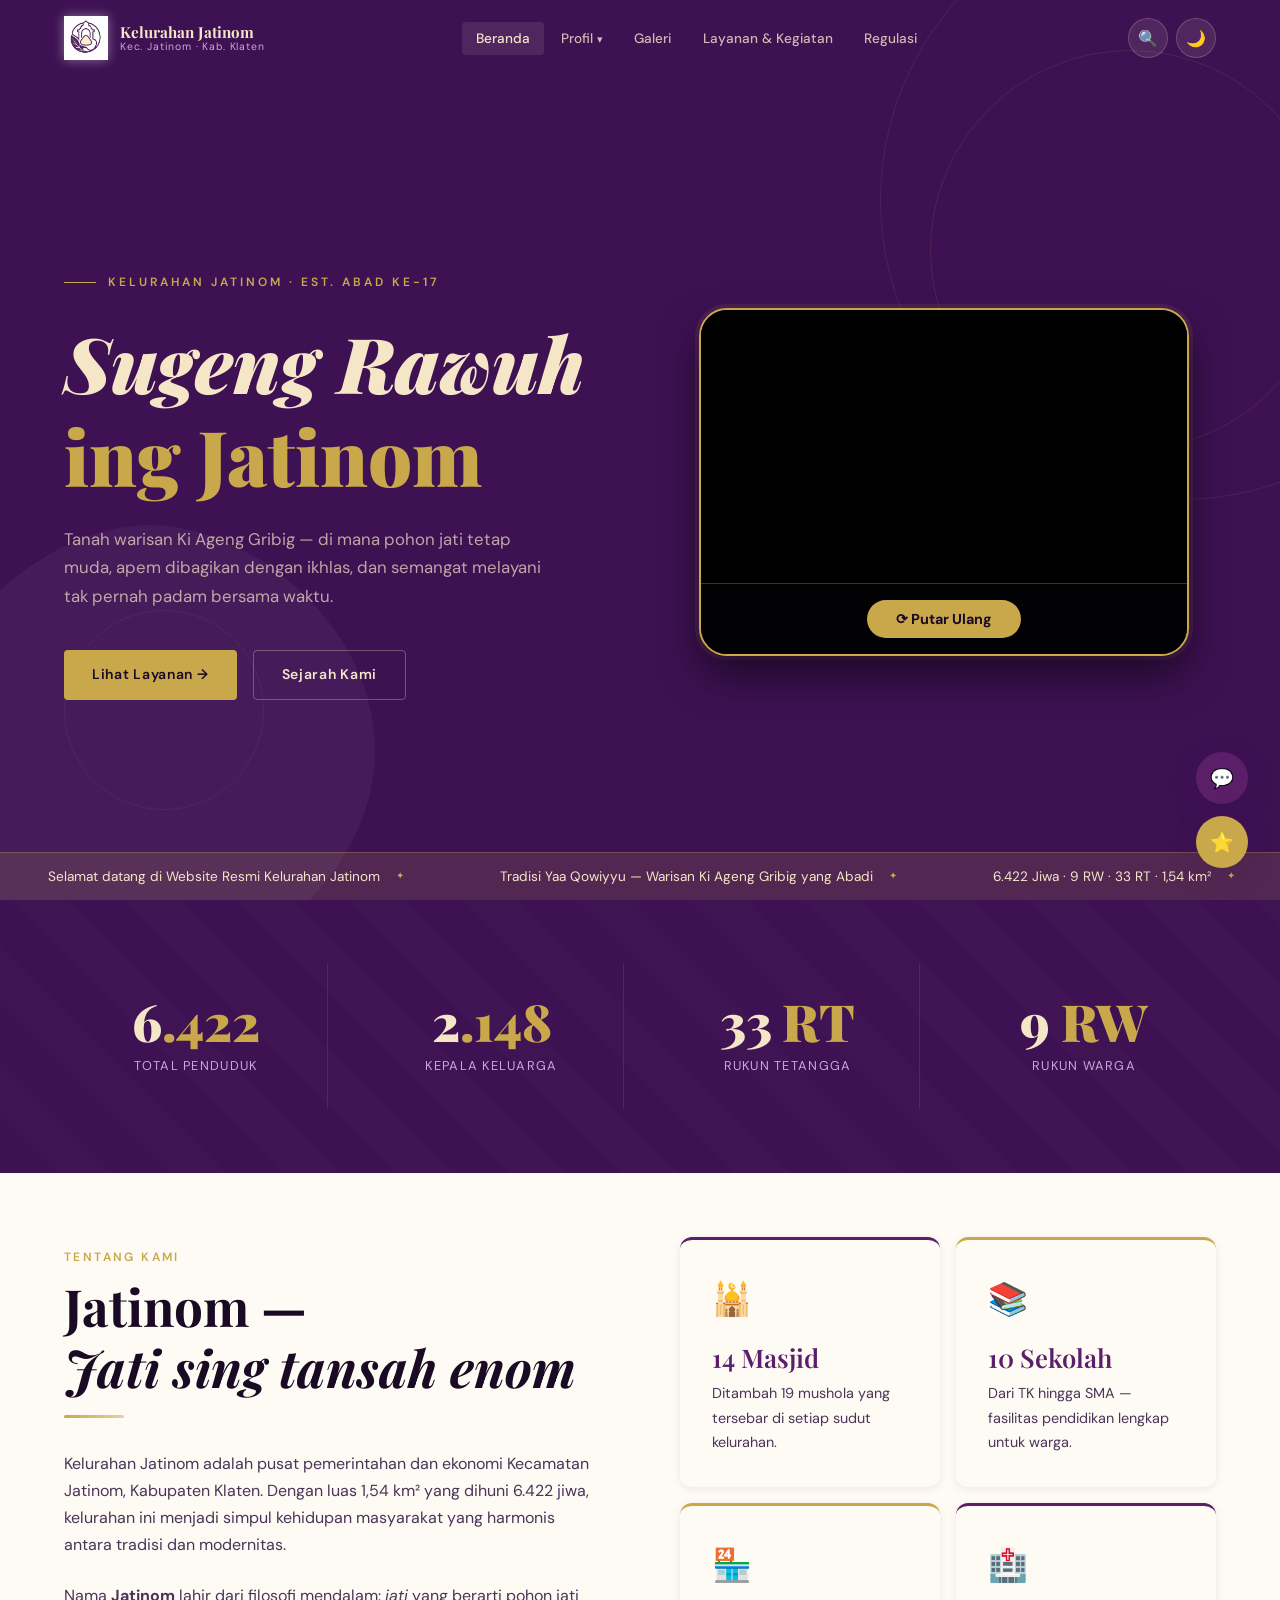
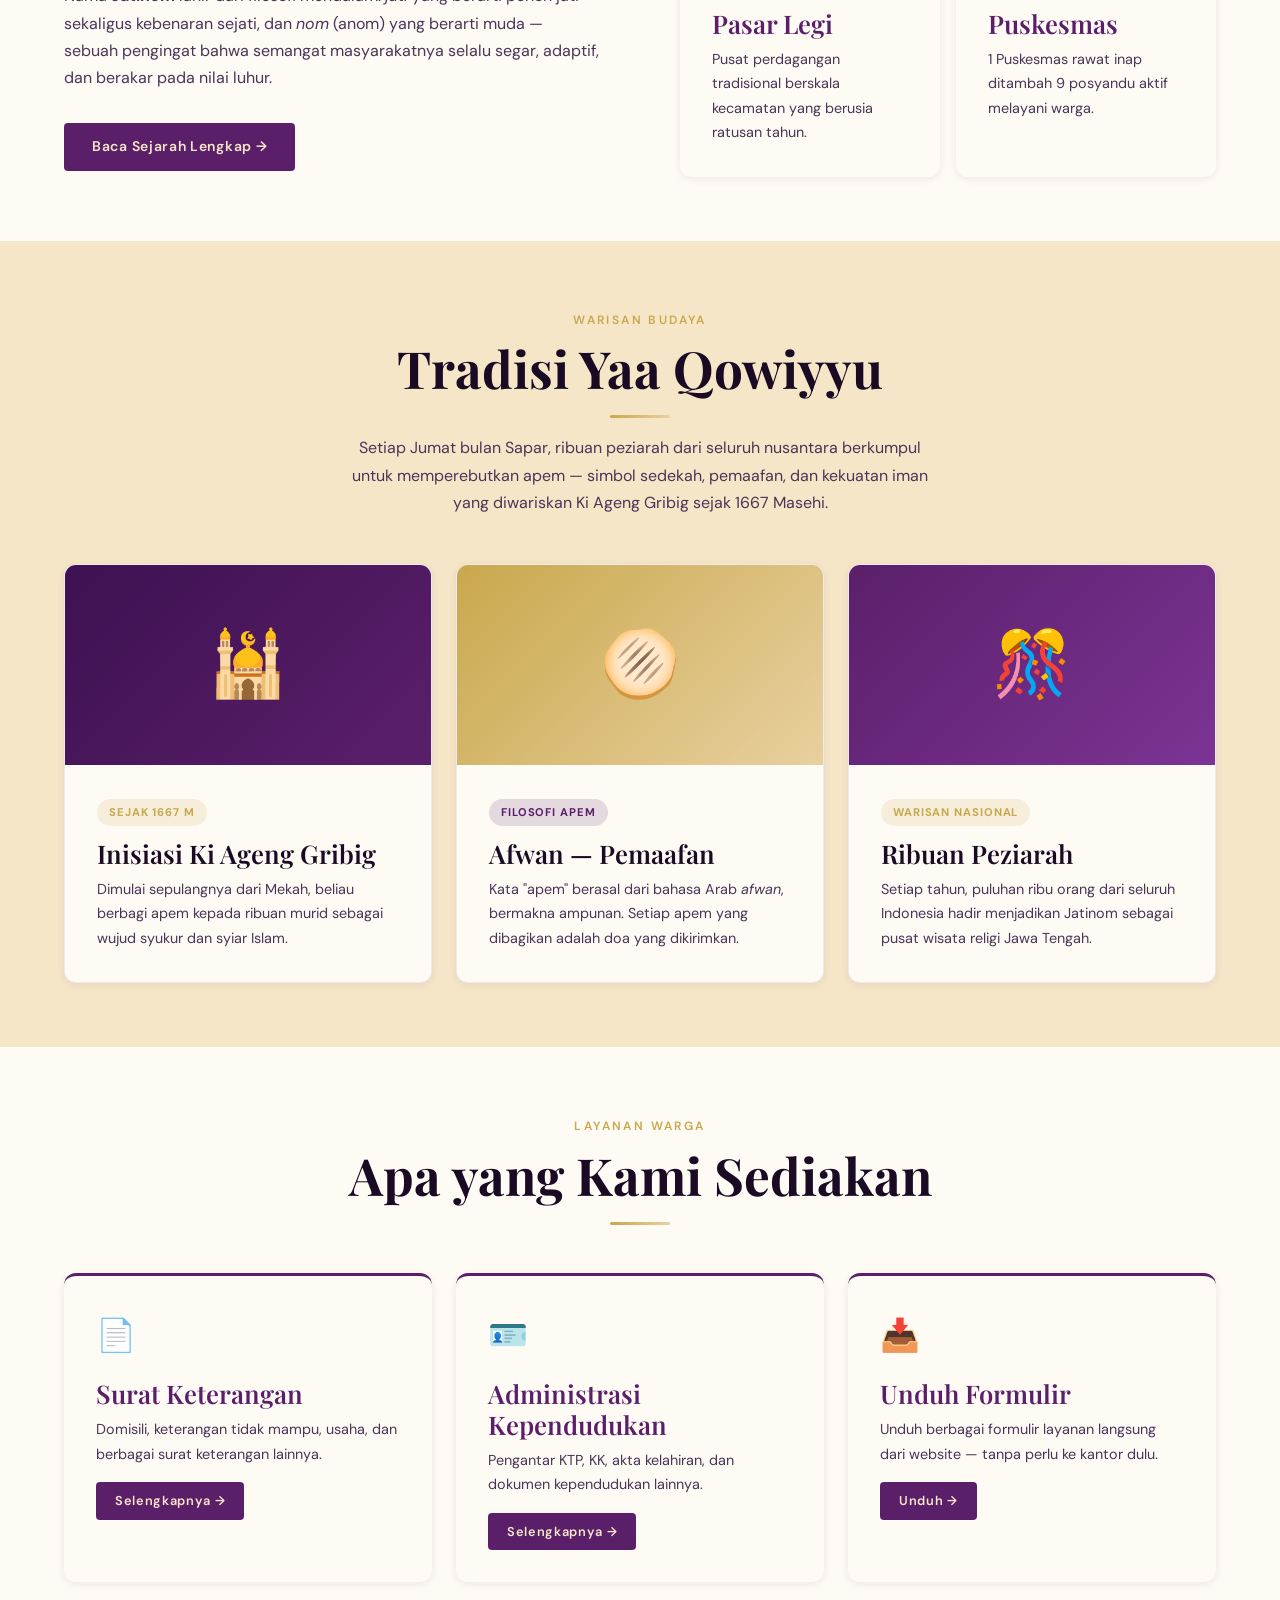
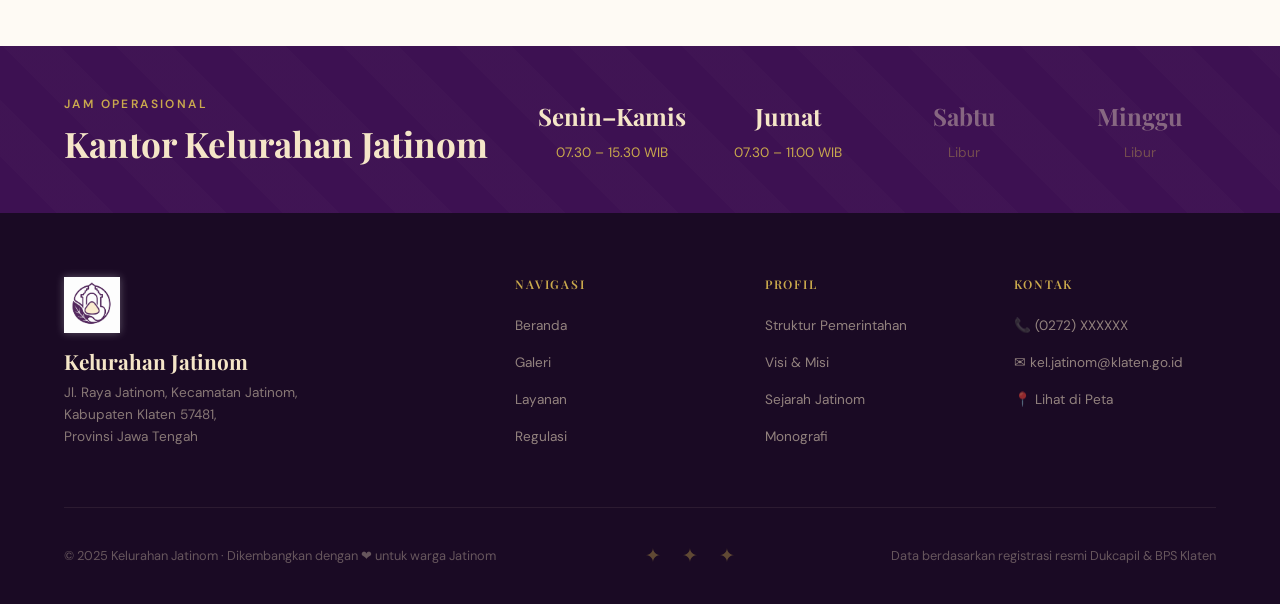
==== index.html @ f286c507 "Add files via upload" ====
<!DOCTYPE html>
<html lang="id" data-theme="light">
<head>
  <meta charset="UTF-8" />
  <meta name="viewport" content="width=device-width, initial-scale=1.0" />
  <meta name="description" content="Website Resmi Kelurahan Jatinom, Kecamatan Jatinom, Kabupaten Klaten — Melayani dengan Ikhlas, Membangun dengan Amanah." />
  <title>Kelurahan Jatinom — Jatinom, Klaten</title>
  <link rel="stylesheet" href="style.css" />
  <link rel="icon" type="image/png" href="asset/img/logo vektor.final.png" />
</head>
<body>

<!-- ═══════════════════════════════════════════════
     PROGRESS BAR
═══════════════════════════════════════════════ -->
<div id="progress-bar"></div>

<!-- ═══════════════════════════════════════════════
     NAVIGASI
═══════════════════════════════════════════════ -->
<nav id="navbar">
  <div class="container">
    <div class="nav-inner">

      <!-- Brand -->
      <a href="index.html" class="nav-brand">
        <img src="asset/img/logo vektor.final.png" alt="Logo Kelurahan Jatinom" />
        <div class="nav-brand-teks">
          <span class="nama">Kelurahan Jatinom</span>
          <span class="sub">Kec. Jatinom · Kab. Klaten</span>
        </div>
      </a>

      <!-- Menu -->
      <ul class="nav-menu" id="nav-menu">
        <li><a href="index.html" class="aktif">Beranda</a></li>
        <li class="nav-dropdown">
          <a href="#">Profil</a>
          <ul class="dropdown-menu">
            <li><a href="./html/profile/struktur-pemerintahan.html">Struktur Pemerintahan</a></li>
            <li><a href="./html/profile/tugas-fungsi.html">Tugas & Fungsi</a></li>
            <li><a href="./html/profile/visi-misi.html">Visi & Misi</a></li>
            <li><a href="./html/profile/monografi-kependudukan.html">Monografi Kependudukan</a></li>
            <li><a href="./html/profile/sejarah-jatinom.html">Sejarah Jatinom</a></li>
          </ul>
        </li>
        <li><a href="./html/galeri.html">Galeri</a></li>
        <li><a href="./html/layanan-kegiatan.html">Layanan & Kegiatan</a></li>
        <li><a href="./html/regulasi.html">Regulasi</a></li>
      </ul>

      <!-- Actions -->
      <div class="nav-actions">
        <button id="btn-cari" title="Cari">🔍</button>
        <button id="btn-tema" title="Ganti Tema">🌙</button>
        <button id="btn-hamburger" aria-label="Menu">
          <span></span><span></span><span></span>
        </button>
      </div>

    </div>
  </div>
</nav>

<!-- ═══════════════════════════════════════════════
     SEARCH OVERLAY
═══════════════════════════════════════════════ -->
<div id="search-overlay">
  <button id="btn-tutup-search">✕</button>
  <div class="search-box">
    <input type="text" id="input-cari" placeholder="Cari informasi di Kelurahan Jatinom..." autocomplete="off" />
    <p class="search-hint">Tekan <kbd>ESC</kbd> untuk menutup · Tekan <kbd>Enter</kbd> untuk mencari</p>
  </div>
</div>

<!-- ═══════════════════════════════════════════════
     HERO
═══════════════════════════════════════════════ -->
<header class="hero">

  <!-- Video latar -->
  <video class="hero-video" autoplay muted loop playsinline>
    <source src="asset/video/ssstik.io_1780461759440.mp4" type="video/mp4" />
  </video>

  <!-- Ornamen -->
  <div class="hero-ornamen">
    <div class="ornamen-lingkaran"></div>
    <div class="ornamen-lingkaran"></div>
    <div class="ornamen-lingkaran"></div>
    <!-- Ornamen SVG daun jati -->
    <svg class="ornamen-jati" style="width:500px;height:500px;bottom:-100px;left:-100px;" viewBox="0 0 200 200" fill="none" xmlns="http://www.w3.org/2000/svg">
      <path d="M100 10 C60 10, 10 50, 10 100 C10 150, 60 190, 100 190 C140 190, 190 150, 190 100 C190 50, 140 10, 100 10 Z M100 30 C75 50, 50 75, 50 100 C50 125, 75 150, 100 170 C125 150, 150 125, 150 100 C150 75, 125 50, 100 30 Z" fill="white"/>
      <line x1="100" y1="30" x2="100" y2="170" stroke="white" stroke-width="2"/>
      <line x1="70" y1="70" x2="100" y2="90" stroke="white" stroke-width="1.5"/>
      <line x1="130" y1="70" x2="100" y2="90" stroke="white" stroke-width="1.5"/>
      <line x1="65" y1="100" x2="100" y2="115" stroke="white" stroke-width="1.5"/>
      <line x1="135" y1="100" x2="100" y2="115" stroke="white" stroke-width="1.5"/>
      <line x1="75" y1="130" x2="100" y2="140" stroke="white" stroke-width="1.5"/>
      <line x1="125" y1="130" x2="100" y2="140" stroke="white" stroke-width="1.5"/>
    </svg>
  </div>

  <div class="container">
    <div class="hero-konten">

      <!-- Teks -->
      <div class="hero-teks">
        <div class="label-atas">Kelurahan Jatinom · Est. Abad ke-17</div>
        <h1>
          Sugeng Rawuh
          <span>ing Jatinom</span>
        </h1>
        <p class="deskripsi">
          Tanah warisan Ki Ageng Gribig — di mana pohon jati tetap muda,
          apem dibagikan dengan ikhlas, dan semangat melayani tak pernah
          padam bersama waktu.
        </p>
        <div class="hero-actions">
          <a href="layanan.html" class="btn btn-primer">Lihat Layanan →</a>
          <a href="profile/sejarah-jatinom.html" class="btn btn-sekunder">Sejarah Kami</a>
        </div>
      </div>

<section class="sambutan-sistem" id="sambutanSistem">
  <div class="container">
    <div class="sambutan-sistem-wrapper">
      <div class="sambutan-sistem-frame">
        <video id="videoAnimasiSambutan" class="sambutan-sistem-video" playsinline>
          <source src="asset/video/animation/AnimasiHome (1).mp4" type="video/mp4" />
        </video>
        <div class="sambutan-sistem-controls">
          <button id="replayAnimasiSambutan" class="sambutan-sistem-replay">
            ⟳ Putar Ulang
          </button>
        </div>
      </div>
    </div>
  </div>
</section>
    </div>
  </div>

  <!-- Teks berjalan -->
  <div class="ticker-wrapper">
    <div class="ticker-inner">
      <span class="ticker-item">Selamat datang di Website Resmi Kelurahan Jatinom</span>
      <span class="ticker-item">Tradisi Yaa Qowiyyu — Warisan Ki Ageng Gribig yang Abadi</span>
      <span class="ticker-item">6.422 Jiwa · 9 RW · 33 RT · 1,54 km²</span>
      <span class="ticker-item">Melayani dengan Ikhlas, Membangun dengan Amanah</span>
      <span class="ticker-item">Pasar Legi Jatinom — Jantung Ekonomi Kecamatan</span>
      <span class="ticker-item">Selamat datang di Website Resmi Kelurahan Jatinom</span>
      <span class="ticker-item">Tradisi Yaa Qowiyyu — Warisan Ki Ageng Gribig yang Abadi</span>
      <span class="ticker-item">6.422 Jiwa · 9 RW · 33 RT · 1,54 km²</span>
      <span class="ticker-item">Melayani dengan Ikhlas, Membangun dengan Amanah</span>
      <span class="ticker-item">Pasar Legi Jatinom — Jantung Ekonomi Kecamatan</span>
    </div>
  </div>

</header>

<!-- ═══════════════════════════════════════════════
     STATISTIK
═══════════════════════════════════════════════ -->
<section class="stat-band">
  <div class="container">
    <div class="stat-grid">
      <div class="stat-item fade-masuk">
        <div class="stat-angka">6<span>.422</span></div>
        <div class="stat-label">Total Penduduk</div>
      </div>
      <div class="stat-item fade-masuk delay-1">
        <div class="stat-angka">2<span>.148</span></div>
        <div class="stat-label">Kepala Keluarga</div>
      </div>
      <div class="stat-item fade-masuk delay-2">
        <div class="stat-angka">33<span> RT</span></div>
        <div class="stat-label">Rukun Tetangga</div>
      </div>
      <div class="stat-item fade-masuk delay-3">
        <div class="stat-angka">9<span> RW</span></div>
        <div class="stat-label">Rukun Warga</div>
      </div>
    </div>
  </div>
</section>

<!-- ═══════════════════════════════════════════════
     TENTANG JATINOM
═══════════════════════════════════════════════ -->
<section class="section">
  <div class="container">
    <div style="display:grid;grid-template-columns:1fr 1fr;gap:5rem;align-items:center;">

      <!-- Kiri — Teks -->
      <div class="fade-masuk">
        <div class="section-header" style="text-align:left;">
          <span class="label">Tentang Kami</span>
          <h2>Jatinom —<br/><em>Jati sing tansah enom</em></h2>
          <div class="divider-emas" style="margin-left:0;"></div>
        </div>
        <p style="margin-bottom:1.5rem;">
          Kelurahan Jatinom adalah pusat pemerintahan dan ekonomi Kecamatan Jatinom,
          Kabupaten Klaten. Dengan luas 1,54 km² yang dihuni 6.422 jiwa, kelurahan ini
          menjadi simpul kehidupan masyarakat yang harmonis antara tradisi dan modernitas.
        </p>
        <p style="margin-bottom:2rem;">
          Nama <strong>Jatinom</strong> lahir dari filosofi mendalam: <em>jati</em> yang berarti pohon jati
          sekaligus kebenaran sejati, dan <em>nom</em> (anom) yang berarti muda — sebuah
          pengingat bahwa semangat masyarakatnya selalu segar, adaptif, dan berakar pada nilai luhur.
        </p>
        <a href="profile/sejarah-jatinom.html" class="btn btn-ungu">Baca Sejarah Lengkap →</a>
      </div>

      <!-- Kanan — Info cards -->
      <div class="fade-masuk delay-2">
        <div style="display:grid;grid-template-columns:1fr 1fr;gap:1rem;">
          <div class="info-kartu">
            <div class="ikon">🕌</div>
            <h4>14 Masjid</h4>
            <p>Ditambah 19 mushola yang tersebar di setiap sudut kelurahan.</p>
          </div>
          <div class="info-kartu" style="border-top-color:var(--emas);">
            <div class="ikon">📚</div>
            <h4>10 Sekolah</h4>
            <p>Dari TK hingga SMA — fasilitas pendidikan lengkap untuk warga.</p>
          </div>
          <div class="info-kartu" style="border-top-color:var(--emas);">
            <div class="ikon">🏪</div>
            <h4>Pasar Legi</h4>
            <p>Pusat perdagangan tradisional berskala kecamatan yang berusia ratusan tahun.</p>
          </div>
          <div class="info-kartu">
            <div class="ikon">🏥</div>
            <h4>Puskesmas</h4>
            <p>1 Puskesmas rawat inap ditambah 9 posyandu aktif melayani warga.</p>
          </div>
        </div>
      </div>

    </div>
  </div>
</section>

<!-- ═══════════════════════════════════════════════
     YAA QOWIYYU — TRADISI KEBANGGAAN
═══════════════════════════════════════════════ -->
<section class="section bg-alt">
  <div class="container">
    <div class="section-header fade-masuk">
      <span class="label">Warisan Budaya</span>
      <h2>Tradisi Yaa Qowiyyu</h2>
      <div class="divider-emas"></div>
      <p style="max-width:600px;margin:1rem auto 0;">
        Setiap Jumat bulan Sapar, ribuan peziarah dari seluruh nusantara berkumpul
        untuk memperebutkan apem — simbol sedekah, pemaafan, dan kekuatan iman
        yang diwariskan Ki Ageng Gribig sejak 1667 Masehi.
      </p>
    </div>

    <div style="display:grid;grid-template-columns:repeat(3,1fr);gap:1.5rem;margin-top:3rem;">
      <article class="kartu fade-masuk delay-1">
        <div style="height:200px;background:linear-gradient(135deg,var(--ungu-tua),var(--ungu));display:flex;align-items:center;justify-content:center;font-size:4rem;">🕌</div>
        <div class="kartu-isi">
          <span class="badge badge-emas" style="margin-bottom:0.75rem;">Sejak 1667 M</span>
          <h4>Inisiasi Ki Ageng Gribig</h4>
          <p style="margin-top:0.5rem;font-size:0.9rem;">Dimulai sepulangnya dari Mekah, beliau berbagi apem kepada ribuan murid sebagai wujud syukur dan syiar Islam.</p>
        </div>
      </article>

      <article class="kartu fade-masuk delay-2">
        <div style="height:200px;background:linear-gradient(135deg,var(--emas),var(--krem-tua));display:flex;align-items:center;justify-content:center;font-size:4rem;">🫓</div>
        <div class="kartu-isi">
          <span class="badge badge-ungu" style="margin-bottom:0.75rem;">Filosofi Apem</span>
          <h4>Afwan — Pemaafan</h4>
          <p style="margin-top:0.5rem;font-size:0.9rem;">Kata "apem" berasal dari bahasa Arab <em>afwan</em>, bermakna ampunan. Setiap apem yang dibagikan adalah doa yang dikirimkan.</p>
        </div>
      </article>

      <article class="kartu fade-masuk delay-3">
        <div style="height:200px;background:linear-gradient(135deg,var(--ungu),var(--ungu-muda));display:flex;align-items:center;justify-content:center;font-size:4rem;">🎊</div>
        <div class="kartu-isi">
          <span class="badge badge-emas" style="margin-bottom:0.75rem;">Warisan Nasional</span>
          <h4>Ribuan Peziarah</h4>
          <p style="margin-top:0.5rem;font-size:0.9rem;">Setiap tahun, puluhan ribu orang dari seluruh Indonesia hadir menjadikan Jatinom sebagai pusat wisata religi Jawa Tengah.</p>
        </div>
      </article>
    </div>
  </div>
</section>

<!-- ═══════════════════════════════════════════════
     LAYANAN CEPAT
═══════════════════════════════════════════════ -->
<section class="section">
  <div class="container">
    <div class="section-header fade-masuk">
      <span class="label">Layanan Warga</span>
      <h2>Apa yang Kami Sediakan</h2>
      <div class="divider-emas"></div>
    </div>

    <div class="info-grid" style="margin-top:3rem;">
      <div class="info-kartu fade-masuk delay-1">
        <div class="ikon">📄</div>
        <h4>Surat Keterangan</h4>
        <p>Domisili, keterangan tidak mampu, usaha, dan berbagai surat keterangan lainnya.</p>
        <a href="layanan.html" class="btn btn-ungu" style="margin-top:1rem;font-size:0.8rem;padding:0.5rem 1.2rem;">Selengkapnya →</a>
      </div>
      <div class="info-kartu fade-masuk delay-2">
        <div class="ikon">🪪</div>
        <h4>Administrasi Kependudukan</h4>
        <p>Pengantar KTP, KK, akta kelahiran, dan dokumen kependudukan lainnya.</p>
        <a href="layanan.html" class="btn btn-ungu" style="margin-top:1rem;font-size:0.8rem;padding:0.5rem 1.2rem;">Selengkapnya →</a>
      </div>
      <div class="info-kartu fade-masuk delay-3">
        <div class="ikon">📥</div>
        <h4>Unduh Formulir</h4>
        <p>Unduh berbagai formulir layanan langsung dari website — tanpa perlu ke kantor dulu.</p>
        <a href="layanan.html" class="btn btn-ungu" style="margin-top:1rem;font-size:0.8rem;padding:0.5rem 1.2rem;">Unduh →</a>
      </div>
    </div>
  </div>
</section>

<!-- ═══════════════════════════════════════════════
     JAM LAYANAN
═══════════════════════════════════════════════ -->
<section class="stat-band" style="padding:3rem 0;">
  <div class="container">
    <div style="display:grid;grid-template-columns:auto 1fr;gap:3rem;align-items:center;">
      <div>
        <p style="color:var(--emas);font-size:0.75rem;font-weight:600;letter-spacing:0.2em;text-transform:uppercase;margin-bottom:0.5rem;">Jam Operasional</p>
        <h3 style="color:var(--krem);font-family:var(--font-display);">Kantor Kelurahan Jatinom</h3>
      </div>
      <div style="display:grid;grid-template-columns:repeat(4,1fr);gap:1.5rem;">
        <div style="text-align:center;">
          <div style="font-family:var(--font-display);font-size:1.5rem;font-weight:700;color:var(--krem);">Senin–Kamis</div>
          <div style="color:var(--emas);font-size:0.85rem;margin-top:0.25rem;">07.30 – 15.30 WIB</div>
        </div>
        <div style="text-align:center;">
          <div style="font-family:var(--font-display);font-size:1.5rem;font-weight:700;color:var(--krem);">Jumat</div>
          <div style="color:var(--emas);font-size:0.85rem;margin-top:0.25rem;">07.30 – 11.00 WIB</div>
        </div>
        <div style="text-align:center;">
          <div style="font-family:var(--font-display);font-size:1.5rem;font-weight:700;color:rgba(245,230,200,0.4);">Sabtu</div>
          <div style="color:rgba(201,168,76,0.4);font-size:0.85rem;margin-top:0.25rem;">Libur</div>
        </div>
        <div style="text-align:center;">
          <div style="font-family:var(--font-display);font-size:1.5rem;font-weight:700;color:rgba(245,230,200,0.4);">Minggu</div>
          <div style="color:rgba(201,168,76,0.4);font-size:0.85rem;margin-top:0.25rem;">Libur</div>
        </div>
      </div>
    </div>
  </div>
</section>

<!-- ═══════════════════════════════════════════════
     FOOTER
═══════════════════════════════════════════════ -->
<footer>
  <div class="container">
    <div class="footer-grid">

      <!-- Brand -->
      <div class="footer-brand">
        <img src="../asset/img/logo vektor.final.png" alt="Logo Jatinom" />
        <h3>Kelurahan Jatinom</h3>
        <p>Jl. Raya Jatinom, Kecamatan Jatinom,<br/>Kabupaten Klaten 57481,<br/>Provinsi Jawa Tengah</p>
      </div>

      <!-- Navigasi -->
      <div class="footer-kolom">
        <h5>Navigasi</h5>
        <ul>
          <li><a href="index.html">Beranda</a></li>
          <li><a href="galeri.html">Galeri</a></li>
          <li><a href="layanan.html">Layanan</a></li>
          <li><a href="regulasi.html">Regulasi</a></li>
        </ul>
      </div>

      <!-- Profil -->
      <div class="footer-kolom">
        <h5>Profil</h5>
        <ul>
          <li><a href="profile/struktur-pemerintahan.html">Struktur Pemerintahan</a></li>
          <li><a href="profile/visi-misi.html">Visi & Misi</a></li>
          <li><a href="profile/sejarah-jatinom.html">Sejarah Jatinom</a></li>
          <li><a href="profile/monografi-kependudukan.html">Monografi</a></li>
        </ul>
      </div>

      <!-- Kontak -->
      <div class="footer-kolom">
        <h5>Kontak</h5>
        <ul>
          <li><a href="#">📞 (0272) XXXXXX</a></li>
          <li><a href="#">✉ kel.jatinom@klaten.go.id</a></li>
          <li><a href="#">📍 Lihat di Peta</a></li>
        </ul>
      </div>

    </div>

    <div class="footer-bawah">
      <p>© 2025 Kelurahan Jatinom · Dikembangkan dengan ❤ untuk warga Jatinom</p>
      <div class="ornamen">✦ ✦ ✦</div>
      <p>Data berdasarkan registrasi resmi Dukcapil & BPS Klaten</p>
    </div>
  </div>
</footer>

<!-- ═══════════════════════════════════════════════
     FLOATING ACTION BUTTONS
═══════════════════════════════════════════════ -->
<div class="fab-group">
  <button class="fab" id="btn-aduan" style="background:var(--ungu);color:var(--krem);" title="Aduan & Keluhan">
    💬
    <span class="fab-tooltip">Aduan & Keluhan</span>
  </button>
  <button class="fab" id="btn-penilaian" style="background:var(--emas);color:var(--hitam);" title="Nilai Website Ini">
    ⭐
    <span class="fab-tooltip">Nilai Website Ini</span>
  </button>
</div>

<!-- Back to Top -->
<button id="back-top" title="Kembali ke atas">↑</button>

<!-- ═══════════════════════════════════════════════
     MODAL ADUAN
═══════════════════════════════════════════════ -->
<div class="modal-overlay" id="modal-aduan">
  <div class="modal-konten">
    <button class="modal-tutup" data-tutup="modal-aduan">✕</button>
    <h3 style="margin-bottom:0.5rem;">Aduan & Keluhan</h3>
    <p style="margin-bottom:2rem;font-size:0.9rem;">Sampaikan masukan, keluhan, atau laporan Anda kepada pihak kelurahan.</p>

    <div class="form-grup">
      <label>Nama Lengkap</label>
      <input type="text" placeholder="Masukkan nama Anda" />
    </div>
    <div class="form-grup">
      <label>Nomor Telepon</label>
      <input type="tel" placeholder="08xx xxxx xxxx" />
    </div>
    <div class="form-grup">
      <label>Jenis Aduan</label>
      <select>
        <option>Pilih jenis aduan...</option>
        <option>Pelayanan Administrasi</option>
        <option>Infrastruktur & Fasilitas</option>
        <option>Kebersihan Lingkungan</option>
        <option>Keamanan & Ketertiban</option>
        <option>Lainnya</option>
      </select>
    </div>
    <div class="form-grup">
      <label>Isi Aduan</label>
      <textarea placeholder="Tuliskan aduan atau keluhan Anda secara jelas..."></textarea>
    </div>
    <button class="btn btn-primer" style="width:100%;justify-content:center;">Kirim Aduan</button>
  </div>
</div>
<div class="modal-overlay" id="modal-penilaian">
  <div class="modal-konten" style="text-align:center;max-width:450px;">
    <button class="modal-tutup" data-tutup="modal-penilaian">✕</button>
    <div style="font-size:3rem;margin-bottom:1rem;">⭐</div>
    <h3 style="margin-bottom:0.5rem;">Bagaimana Website Ini?</h3>
    <p style="margin-bottom:2rem;font-size:0.9rem;">Penilaian Anda membantu kami untuk terus berkembang melayani warga Jatinom.</p>

    <div class="rating-bintang" id="rating-bintang" style="justify-content:center;margin-bottom:1.5rem;">
      <span class="bintang" data-nilai="1">★</span>
      <span class="bintang" data-nilai="2">★</span>
      <span class="bintang" data-nilai="3">★</span>
      <span class="bintang" data-nilai="4">★</span>
      <span class="bintang" data-nilai="5">★</span>
    </div>

    <div class="form-grup" style="text-align:left;">
      <label>Komentar (opsional)</label>
      <textarea placeholder="Ada yang ingin Anda sampaikan?" style="min-height:80px;"></textarea>
    </div>
    <button class="btn btn-primer" style="width:100%;justify-content:center;">Kirim Penilaian</button>
  </div>
</div>

<script src="script.js"></script>
</body>
</html>
---- style.css ----
@import url('https://fonts.googleapis.com/css2?family=Playfair+Display:ital,wght@0,400;0,700;0,900;1,400;1,700&family=DM+Sans:wght@300;400;500;600&family=Noto+Serif+Javanese&display=swap');

:root {
  /* Palet Utama */
  --ungu-tua:    #3D1152;
  --ungu:        #5B1F6A;
  --ungu-muda:   #7B3494;
  --ungu-pucat:  #C8A8D8;
  --krem:        #F5E6C8;
  --krem-tua:    #E8D0A0;
  --krem-muda:   #FDF6EC;
  --emas:        #C9A84C;
  --emas-muda:   #E8C96A;
  --putih:       #FEFAF4;
  --hitam:       #1A0A24;

  /* Teks */
  --teks-utama:  #1A0A24;
  --teks-kedua:  #4A3558;
  --teks-muted:  #7B6A8A;

  /* Latar */
  --bg-utama:    #FEFAF4;
  --bg-kedua:    #F5E6C8;
  --bg-gelap:    #3D1152;

  /* Tipografi */
  --font-display: 'Playfair Display', Georgia, serif;
  --font-body:    'DM Sans', sans-serif;

  /* Spacing */
  --space-xs:  0.5rem;
  --space-sm:  1rem;
  --space-md:  2rem;
  --space-lg:  4rem;
  --space-xl:  8rem;

  /* Border Radius */
  --radius-sm: 4px;
  --radius-md: 12px;
  --radius-lg: 24px;

  /* Shadow */
  --shadow-sm: 0 2px 8px rgba(61,17,82,0.08);
  --shadow-md: 0 8px 32px rgba(61,17,82,0.15);
  --shadow-lg: 0 24px 64px rgba(61,17,82,0.2);

  /* Transisi */
  --trans-fast: 0.2s ease;
  --trans-med:  0.4s cubic-bezier(0.25,0.46,0.45,0.94);
  --trans-slow: 0.8s cubic-bezier(0.25,0.46,0.45,0.94);
}

/* ── DARK MODE ──────────────────────────────────────────── */
[data-theme="dark"] {
  --teks-utama:  #F5E6C8;
  --teks-kedua:  #C8A8D8;
  --teks-muted:  #9A7AAA;
  --bg-utama:    #1A0A24;
  --bg-kedua:    #2A1038;
  --bg-gelap:    #0D0515;
  --putih:       #2A1038;
  --krem-muda:   #2A1038;
  --krem:        #E8C96A;
  --shadow-sm: 0 2px 8px rgba(0,0,0,0.3);
  --shadow-md: 0 8px 32px rgba(0,0,0,0.4);
  --shadow-lg: 0 24px 64px rgba(0,0,0,0.5);
}

/* Dark mode — Body & elemen dasar */
[data-theme="dark"] body {
  background-color: #1A0A24;
  color: #F5E6C8;
}

[data-theme="dark"] h1,
[data-theme="dark"] h2,
[data-theme="dark"] h3,
[data-theme="dark"] h4,
[data-theme="dark"] h5,
[data-theme="dark"] h6 {
  color: #F5E6C8;
}

[data-theme="dark"] p {
  color: #C8A8D8;
}

/* Dark mode — Section backgrounds */
[data-theme="dark"] .section {
  background-color: #1A0A24;
}

[data-theme="dark"] section[style*="background:var(--bg-kedua)"],
[data-theme="dark"] section[style*="background: var(--bg-kedua)"] {
  background-color: #2A1038 !important;
}

/* Dark mode — Info kartu */
[data-theme="dark"] .info-kartu {
  background: #2A1038;
  border-color: rgba(245,230,200,0.08);
}

[data-theme="dark"] .info-kartu h4 {
  color: #C8A8D8;
}

[data-theme="dark"] .info-kartu p {
  color: #9A7AAA;
}

/* Dark mode — Kartu umum */
[data-theme="dark"] .kartu {
  background: #2A1038;
  border-color: rgba(245,230,200,0.06);
}

[data-theme="dark"] .kartu .kartu-isi h4 {
  color: #F5E6C8;
}

[data-theme="dark"] .kartu .kartu-isi p {
  color: #9A7AAA;
}

/* Dark mode — Jam layanan band */
[data-theme="dark"] .stat-band {
  background: #0D0515;
}

/* Dark mode — Timeline */
[data-theme="dark"] .timeline-konten {
  background: #2A1038;
  border-color: rgba(245,230,200,0.06);
}

[data-theme="dark"] .timeline-dot {
  border-color: #1A0A24;
}

/* Dark mode — Tabel */
[data-theme="dark"] table tbody tr {
  border-bottom-color: rgba(245,230,200,0.06);
}

/* Dark mode — Chart wrapper */
[data-theme="dark"] .chart-wrapper {
  background: #2A1038;
}

/* Dark mode — Modal */
[data-theme="dark"] .modal-konten {
  background: #2A1038;
  color: #F5E6C8;
}

[data-theme="dark"] .modal-konten h3 {
  color: #F5E6C8;
}

[data-theme="dark"] .modal-konten p {
  color: #C8A8D8;
}

[data-theme="dark"] .modal-konten label {
  color: #C8A8D8;
}

/* Dark mode — Form inputs */
[data-theme="dark"] .form-grup input,
[data-theme="dark"] .form-grup textarea,
[data-theme="dark"] .form-grup select {
  background: #1A0A24;
  border-color: rgba(245,230,200,0.12);
  color: #F5E6C8;
}

[data-theme="dark"] .form-grup input::placeholder,
[data-theme="dark"] .form-grup textarea::placeholder {
  color: rgba(245,230,200,0.3);
}

/* Dark mode — Dropdown nav */
[data-theme="dark"] .dropdown-menu {
  background: #0D0515;
  border-color: rgba(245,230,200,0.08);
}

/* Dark mode — Badge */
[data-theme="dark"] .badge-ungu {
  background: rgba(200,168,216,0.15);
  color: #C8A8D8;
}

/* Dark mode — Section header teks */
[data-theme="dark"] .section-header .label {
  color: var(--emas);
}

/* Dark mode — Grid tentang jatinom inline styles override */
[data-theme="dark"] strong {
  color: #E8C96A;
}

/* Dark mode — Hero teks */
[data-theme="dark"] .hero-teks .deskripsi {
  color: rgba(245,230,200,0.7);
}

/* Dark mode — Ticker */
[data-theme="dark"] .ticker-wrapper {
  background: rgba(201,168,76,0.08);
  border-color: rgba(201,168,76,0.2);
}

/* Dark mode — Footer */
[data-theme="dark"] footer {
  background: #0D0515;
}

[data-theme="dark"] .footer-brand h3 {
  color: #F5E6C8;
}

[data-theme="dark"] .footer-brand p {
  color: rgba(245,230,200,0.45);
}

/* Dark mode — Search overlay (sudah gelap, tidak perlu banyak ubah) */
[data-theme="dark"] #search-overlay {
  background: rgba(13,5,21,0.98);
}

/* Transisi halus semua elemen saat tema berubah */
*, *::before, *::after {
  transition-property: background-color, color, border-color, box-shadow;
  transition-duration: 0.3s;
  transition-timing-function: ease;
}

/* ── BG ALT (section selang-seling) ─────────────────────── */
.bg-alt {
  background-color: var(--bg-kedua);
}

[data-theme="dark"] .bg-alt {
  background-color: #2A1038;
}


*, *::before, *::after { box-sizing: border-box; margin: 0; padding: 0; }

html {
  scroll-behavior: smooth;
  font-size: 16px;
}

body {
  font-family: var(--font-body);
  background-color: var(--bg-utama);
  color: var(--teks-utama);
  line-height: 1.7;
  overflow-x: hidden;
  transition: background-color var(--trans-med), color var(--trans-med);
}

img { max-width: 100%; height: auto; display: block; }
a { color: inherit; text-decoration: none; }
ul { list-style: none; }
button { cursor: pointer; border: none; background: none; font-family: var(--font-body); }

/* ── TIPOGRAFI ──────────────────────────────────────────── */
h1, h2, h3, h4, h5, h6 {
  font-family: var(--font-display);
  line-height: 1.2;
  color: var(--teks-utama);
}

h1 { font-size: clamp(2.5rem, 6vw, 5rem); font-weight: 900; }
h2 { font-size: clamp(2rem, 4vw, 3.5rem); font-weight: 700; }
h3 { font-size: clamp(1.5rem, 3vw, 2.2rem); font-weight: 700; }
h4 { font-size: clamp(1.2rem, 2vw, 1.6rem); font-weight: 600; }
h5 { font-size: 1.1rem; font-weight: 600; }

p { font-size: 1rem; color: var(--teks-kedua); }

.teks-krem   { color: var(--krem); }
.teks-emas   { color: var(--emas); }
.teks-ungu   { color: var(--ungu); }
.teks-muted  { color: var(--teks-muted); }

/* ── LAYOUT ─────────────────────────────────────────────── */
.container {
  width: 90%;
  max-width: 1200px;
  margin: 0 auto;
}

.section {
  padding: var(--space-lg) 0;
}

.section-header {
  text-align: center;
  margin-bottom: var(--space-md);
}

.section-header .label {
  display: inline-block;
  font-family: var(--font-body);
  font-size: 0.75rem;
  font-weight: 600;
  letter-spacing: 0.2em;
  text-transform: uppercase;
  color: var(--emas);
  margin-bottom: var(--space-xs);
}

.section-header h2 {
  margin-bottom: 1rem;
}

.divider-emas {
  width: 60px;
  height: 3px;
  background: linear-gradient(90deg, var(--emas), var(--krem-tua));
  margin: 1rem auto;
  border-radius: 2px;
}

/* ── NAVIGASI ───────────────────────────────────────────── */
nav#navbar {
  position: fixed;
  top: 0;
  left: 0;
  right: 0;
  z-index: 1000;
  padding: 1rem 0;
  transition: all var(--trans-med);
}

nav#navbar.scrolled {
  background: rgba(61, 17, 82, 0.96);
  backdrop-filter: blur(20px);
  -webkit-backdrop-filter: blur(20px);
  padding: 0.6rem 0;
  box-shadow: 0 4px 30px rgba(0,0,0,0.3);
}

[data-theme="dark"] nav#navbar.scrolled {
  background: rgba(13, 5, 21, 0.96);
}

.nav-inner {
  display: flex;
  align-items: center;
  justify-content: space-between;
  gap: 2rem;
}

.nav-brand {
  display: flex;
  align-items: center;
  gap: 0.75rem;
  flex-shrink: 0;
}

.nav-brand img {
  width: 44px;
  height: 44px;
  object-fit: contain;
  filter: drop-shadow(0 0 6px rgba(255,255,255,0.4));
}

.nav-brand-teks {
  display: flex;
  flex-direction: column;
  line-height: 1.1;
}

.nav-brand-teks .nama {
  font-family: var(--font-display);
  font-size: 0.95rem;
  font-weight: 700;
  color: var(--krem);
}

.nav-brand-teks .sub {
  font-size: 0.65rem;
  font-weight: 400;
  color: var(--ungu-pucat);
  letter-spacing: 0.08em;
}

.nav-menu {
  display: flex;
  align-items: center;
  gap: 0.25rem;
}

.nav-menu a {
  font-size: 0.85rem;
  font-weight: 500;
  color: rgba(245,230,200,0.8);
  padding: 0.5rem 0.85rem;
  border-radius: var(--radius-sm);
  transition: all var(--trans-fast);
  position: relative;
}

.nav-menu a:hover,
.nav-menu a.aktif {
  color: var(--krem);
  background: rgba(245,230,200,0.1);
}

/* Dropdown */
.nav-dropdown {
  position: relative;
}

.nav-dropdown > a::after {
  content: '▾';
  margin-left: 4px;
  font-size: 0.7rem;
}

.dropdown-menu {
  display: none;
  position: absolute;
  top: calc(100% + 8px);
  left: 0;
  min-width: 220px;
  background: var(--ungu-tua);
  border: 1px solid rgba(245,230,200,0.1);
  border-radius: var(--radius-md);
  overflow: hidden;
  box-shadow: var(--shadow-lg);
  z-index: 100;
}

[data-theme="dark"] .dropdown-menu {
  background: #0D0515;
  border-color: rgba(245,230,200,0.08);
}

.dropdown-menu a {
  display: block;
  padding: 0.75rem 1.25rem;
  font-size: 0.85rem;
  color: rgba(245,230,200,0.8);
  border-bottom: 1px solid rgba(245,230,200,0.06);
  transition: all var(--trans-fast);
}

.dropdown-menu a:last-child { border-bottom: none; }

.dropdown-menu a:hover {
  background: rgba(245,230,200,0.08);
  color: var(--krem);
  padding-left: 1.75rem;
}

.nav-dropdown:hover .dropdown-menu { display: block; }

.nav-actions {
  display: flex;
  align-items: center;
  gap: 0.5rem;
}

/* Tombol Dark Mode */
#btn-tema {
  width: 40px;
  height: 40px;
  border-radius: 50%;
  background: rgba(245,230,200,0.1);
  color: var(--krem);
  font-size: 1rem;
  display: flex;
  align-items: center;
  justify-content: center;
  transition: all var(--trans-fast);
  border: 1px solid rgba(245,230,200,0.2);
}

#btn-tema:hover { background: rgba(245,230,200,0.2); }

/* Tombol Search */
#btn-cari {
  width: 40px;
  height: 40px;
  border-radius: 50%;
  background: rgba(245,230,200,0.1);
  color: var(--krem);
  font-size: 1rem;
  display: flex;
  align-items: center;
  justify-content: center;
  transition: all var(--trans-fast);
  border: 1px solid rgba(245,230,200,0.2);
}

#btn-cari:hover { background: rgba(245,230,200,0.2); }

/* Hamburger */
#btn-hamburger {
  display: none;
  flex-direction: column;
  gap: 5px;
  width: 40px;
  height: 40px;
  align-items: center;
  justify-content: center;
  border-radius: var(--radius-sm);
  background: rgba(245,230,200,0.1);
}

#btn-hamburger span {
  display: block;
  width: 22px;
  height: 2px;
  background: var(--krem);
  border-radius: 2px;
  transition: all var(--trans-fast);
}

/* ── SEARCH OVERLAY ─────────────────────────────────────── */
#search-overlay {
  position: fixed;
  inset: 0;
  background: rgba(26,10,36,0.97);
  z-index: 2000;
  display: flex;
  align-items: flex-start;
  justify-content: center;
  padding-top: 15vh;
  opacity: 0;
  pointer-events: none;
  transition: opacity var(--trans-med);
}

#search-overlay.aktif {
  opacity: 1;
  pointer-events: all;
}

.search-box {
  width: 90%;
  max-width: 700px;
}

.search-box input {
  width: 100%;
  background: transparent;
  border: none;
  border-bottom: 2px solid var(--emas);
  padding: 1rem 0;
  font-family: var(--font-display);
  font-size: clamp(1.5rem, 4vw, 2.5rem);
  color: var(--krem);
  outline: none;
  caret-color: var(--emas);
}

.search-box input::placeholder { color: rgba(245,230,200,0.3); }

.search-hint {
  margin-top: 1rem;
  font-size: 0.8rem;
  color: rgba(245,230,200,0.4);
}

#btn-tutup-search {
  position: absolute;
  top: 2rem;
  right: 2rem;
  color: var(--krem);
  font-size: 2rem;
  opacity: 0.6;
  transition: opacity var(--trans-fast);
}

#btn-tutup-search:hover { opacity: 1; }

/* ── HERO ───────────────────────────────────────────────── */
.hero {
  position: relative;
  min-height: 100vh;
  background: var(--ungu-tua);
  display: flex;
  align-items: center;
  overflow: hidden;
}

.hero-video {
  position: absolute;
  inset: 0;
  width: 100%;
  height: 100%;
  object-fit: cover;
  opacity: 0.25;
}

.hero-ornamen {
  position: absolute;
  inset: 0;
  pointer-events: none;
  overflow: hidden;
}

/* Ornamen lingkaran dekoratif */
.ornamen-lingkaran {
  position: absolute;
  border-radius: 50%;
  border: 1px solid rgba(245,230,200,0.08);
}

.ornamen-lingkaran:nth-child(1) {
  width: 600px; height: 600px;
  right: -200px; top: -100px;
}
.ornamen-lingkaran:nth-child(2) {
  width: 400px; height: 400px;
  right: -50px; top: 50px;
  border-color: rgba(201,168,76,0.12);
}
.ornamen-lingkaran:nth-child(3) {
  width: 200px; height: 200px;
  left: 5%; bottom: 10%;
  border-color: rgba(245,230,200,0.06);
}

.hero-konten {
  position: relative;
  z-index: 2;
  display: grid;
  grid-template-columns: 1fr 1fr;
  gap: 4rem;
  align-items: center;
  padding: 8rem 0 4rem;
}

.hero-teks .label-atas {
  display: inline-flex;
  align-items: center;
  gap: 0.75rem;
  font-size: 0.75rem;
  font-weight: 600;
  letter-spacing: 0.25em;
  text-transform: uppercase;
  color: var(--emas);
  margin-bottom: 1.5rem;
}

.hero-teks .label-atas::before {
  content: '';
  display: block;
  width: 32px;
  height: 1px;
  background: var(--emas);
}

.hero-teks h1 {
  color: var(--krem);
  font-style: italic;
  margin-bottom: 0.5rem;
}

.hero-teks h1 span {
  display: block;
  font-style: normal;
  color: var(--emas);
}

.hero-teks .deskripsi {
  color: rgba(245,230,200,0.7);
  font-size: 1.05rem;
  max-width: 480px;
  margin-top: 1.5rem;
  margin-bottom: 2.5rem;
}

.hero-actions {
  display: flex;
  gap: 1rem;
  flex-wrap: wrap;
}

/* Teks berjalan */
.ticker-wrapper {
  position: absolute;
  bottom: 0;
  left: 0;
  right: 0;
  background: rgba(201,168,76,0.15);
  border-top: 1px solid rgba(201,168,76,0.3);
  padding: 0.75rem 0;
  overflow: hidden;
  z-index: 3;
}

.ticker-inner {
  display: flex;
  white-space: nowrap;
  animation: ticker 30s linear infinite;
}

.ticker-item {
  font-size: 0.85rem;
  color: var(--krem);
  padding: 0 3rem;
  display: flex;
  align-items: center;
  gap: 1rem;
}

.ticker-item::after {
  content: '✦';
  color: var(--emas);
  font-size: 0.6rem;
}

@keyframes ticker {
  from { transform: translateX(0); }
  to   { transform: translateX(-50%); }
}

/* Hero kanan — video placeholder */
.hero-visual {
  position: relative;
  display: flex;
  align-items: center;
  justify-content: center;
}

.hero-frame {
  position: relative;
  width: 100%;
  max-width: 480px;
  aspect-ratio: 16/10;
  border-radius: var(--radius-lg);
  overflow: hidden;
  border: 1px solid rgba(245,230,200,0.15);
  box-shadow: var(--shadow-lg), 0 0 80px rgba(91,31,106,0.5);
}

.hero-frame video,
.hero-frame .placeholder-video {
  width: 100%;
  height: 100%;
  object-fit: cover;
}

.placeholder-video {
  background: linear-gradient(135deg, var(--ungu) 0%, var(--ungu-tua) 100%);
  display: flex;
  flex-direction: column;
  align-items: center;
  justify-content: center;
  gap: 1rem;
  color: var(--krem);
}

.placeholder-video .icon { font-size: 3rem; opacity: 0.5; }
.placeholder-video p { font-size: 0.85rem; opacity: 0.6; }

/* ── TOMBOL ─────────────────────────────────────────────── */
.btn {
  display: inline-flex;
  align-items: center;
  gap: 0.5rem;
  padding: 0.75rem 1.75rem;
  border-radius: var(--radius-sm);
  font-size: 0.875rem;
  font-weight: 600;
  letter-spacing: 0.05em;
  transition: all var(--trans-fast);
  cursor: pointer;
}

.btn-primer {
  background: var(--emas);
  color: var(--hitam);
}

.btn-primer:hover {
  background: var(--emas-muda);
  transform: translateY(-2px);
  box-shadow: 0 8px 24px rgba(201,168,76,0.4);
}

.btn-sekunder {
  background: transparent;
  color: var(--krem);
  border: 1px solid rgba(245,230,200,0.3);
}

.btn-sekunder:hover {
  background: rgba(245,230,200,0.1);
  border-color: rgba(245,230,200,0.6);
  transform: translateY(-2px);
}

.btn-ungu {
  background: var(--ungu);
  color: var(--krem);
}

.btn-ungu:hover {
  background: var(--ungu-muda);
  transform: translateY(-2px);
  box-shadow: 0 8px 24px rgba(91,31,106,0.4);
}

/* ── KARTU ──────────────────────────────────────────────── */
.kartu {
  background: var(--putih);
  border-radius: var(--radius-md);
  overflow: hidden;
  box-shadow: var(--shadow-sm);
  transition: all var(--trans-med);
  border: 1px solid rgba(91,31,106,0.08);
}

[data-theme="dark"] .kartu {
  background: var(--bg-kedua);
  border-color: rgba(245,230,200,0.06);
}

.kartu:hover {
  transform: translateY(-6px);
  box-shadow: var(--shadow-md);
}

.kartu-isi {
  padding: 2rem;
}

/* ── STATISTIK BAND ─────────────────────────────────────── */
.stat-band {
  background: var(--ungu-tua);
  padding: 4rem 0;
  position: relative;
  overflow: hidden;
}

[data-theme="dark"] .stat-band {
  background: #0D0515;
}

.stat-band::before {
  content: '';
  position: absolute;
  inset: 0;
  background: repeating-linear-gradient(
    45deg,
    transparent,
    transparent 40px,
    rgba(245,230,200,0.015) 40px,
    rgba(245,230,200,0.015) 80px
  );
}

.stat-grid {
  display: grid;
  grid-template-columns: repeat(4, 1fr);
  gap: 2rem;
  position: relative;
}

.stat-item {
  text-align: center;
  padding: 2rem 1rem;
  border-right: 1px solid rgba(245,230,200,0.1);
}

.stat-item:last-child { border-right: none; }

.stat-angka {
  font-family: var(--font-display);
  font-size: clamp(2.5rem, 4vw, 4rem);
  font-weight: 900;
  color: var(--krem);
  line-height: 1;
  margin-bottom: 0.5rem;
}

.stat-angka span { color: var(--emas); }

.stat-label {
  font-size: 0.8rem;
  color: var(--ungu-pucat);
  letter-spacing: 0.1em;
  text-transform: uppercase;
}

/* ── SECTION KILAT INFO ─────────────────────────────────── */
.info-grid {
  display: grid;
  grid-template-columns: repeat(3, 1fr);
  gap: 1.5rem;
}

.info-kartu {
  background: var(--putih);
  border-radius: var(--radius-md);
  padding: 2rem;
  border-top: 3px solid var(--ungu);
  box-shadow: var(--shadow-sm);
  transition: all var(--trans-med);
}

[data-theme="dark"] .info-kartu {
  background: var(--bg-kedua);
}

.info-kartu:hover { transform: translateY(-4px); box-shadow: var(--shadow-md); }
.info-kartu .ikon { font-size: 2rem; margin-bottom: 1rem; }
.info-kartu h4 { color: var(--ungu); margin-bottom: 0.5rem; }
.info-kartu p { font-size: 0.9rem; }

/* ── GALERI GRID ────────────────────────────────────────── */
.galeri-grid {
  display: grid;
  grid-template-columns: repeat(3, 1fr);
  gap: 1rem;
}

.galeri-item {
  position: relative;
  aspect-ratio: 4/3;
  overflow: hidden;
  border-radius: var(--radius-md);
  cursor: pointer;
}

.galeri-item img {
  width: 100%;
  height: 100%;
  object-fit: cover;
  transition: transform var(--trans-med);
}

.galeri-item:hover img { transform: scale(1.08); }

.galeri-overlay {
  position: absolute;
  inset: 0;
  background: linear-gradient(to top, rgba(61,17,82,0.9) 0%, transparent 60%);
  opacity: 0;
  transition: opacity var(--trans-med);
  display: flex;
  align-items: flex-end;
  padding: 1.5rem;
}

.galeri-item:hover .galeri-overlay { opacity: 1; }
.galeri-overlay p { color: var(--krem); font-size: 0.9rem; font-weight: 500; }

/* ── TIMELINE ───────────────────────────────────────────── */
.timeline {
  position: relative;
  padding: 2rem 0;
}

.timeline::before {
  content: '';
  position: absolute;
  left: 50%;
  top: 0;
  bottom: 0;
  width: 2px;
  background: linear-gradient(to bottom, transparent, var(--ungu), var(--emas), var(--ungu), transparent);
  transform: translateX(-50%);
}

.timeline-item {
  display: grid;
  grid-template-columns: 1fr 60px 1fr;
  gap: 0;
  margin-bottom: 3rem;
  align-items: start;
}

.timeline-item:nth-child(odd) .timeline-konten { grid-column: 1; text-align: right; }
.timeline-item:nth-child(odd) .timeline-kosong { grid-column: 3; }
.timeline-item:nth-child(even) .timeline-kosong { grid-column: 1; }
.timeline-item:nth-child(even) .timeline-konten { grid-column: 3; }

.timeline-titik {
  grid-column: 2;
  grid-row: 1;
  display: flex;
  align-items: center;
  justify-content: center;
  padding-top: 0.5rem;
}

.timeline-dot {
  width: 16px;
  height: 16px;
  border-radius: 50%;
  background: var(--emas);
  border: 3px solid var(--bg-utama);
  box-shadow: 0 0 0 2px var(--ungu);
}

.timeline-konten {
  padding: 1.5rem;
  background: var(--putih);
  border-radius: var(--radius-md);
  box-shadow: var(--shadow-sm);
  border: 1px solid rgba(91,31,106,0.08);
}

[data-theme="dark"] .timeline-konten {
  background: var(--bg-kedua);
}

.timeline-tahun {
  font-family: var(--font-display);
  font-size: 1.4rem;
  font-weight: 900;
  color: var(--ungu);
  margin-bottom: 0.5rem;
}

[data-theme="dark"] .timeline-tahun { color: var(--ungu-pucat); }

/* ── DIAGRAM / CHART WRAPPER ────────────────────────────── */
.chart-wrapper {
  background: var(--putih);
  border-radius: var(--radius-lg);
  padding: 2rem;
  box-shadow: var(--shadow-sm);
  border: 1px solid rgba(91,31,106,0.08);
}

[data-theme="dark"] .chart-wrapper {
  background: var(--bg-kedua);
}

/* ── MODAL ──────────────────────────────────────────────── */
.modal-overlay {
  position: fixed;
  inset: 0;
  background: rgba(26,10,36,0.9);
  z-index: 3000;
  display: flex;
  align-items: center;
  justify-content: center;
  padding: 2rem;
  opacity: 0;
  pointer-events: none;
  transition: opacity var(--trans-med);
}

.modal-overlay.aktif {
  opacity: 1;
  pointer-events: all;
}

.modal-konten {
  background: var(--putih);
  border-radius: var(--radius-lg);
  width: 100%;
  max-width: 600px;
  max-height: 90vh;
  overflow-y: auto;
  padding: 3rem;
  position: relative;
  transform: translateY(30px);
  transition: transform var(--trans-med);
}

[data-theme="dark"] .modal-konten { background: var(--bg-kedua); }

.modal-overlay.aktif .modal-konten { transform: translateY(0); }

.modal-tutup {
  position: absolute;
  top: 1.5rem;
  right: 1.5rem;
  font-size: 1.5rem;
  color: var(--teks-muted);
  transition: color var(--trans-fast);
}

.modal-tutup:hover { color: var(--teks-utama); }

/* ── FORM ───────────────────────────────────────────────── */
.form-grup {
  margin-bottom: 1.5rem;
}

.form-grup label {
  display: block;
  font-size: 0.85rem;
  font-weight: 600;
  color: var(--teks-kedua);
  margin-bottom: 0.5rem;
}

.form-grup input,
.form-grup textarea,
.form-grup select {
  width: 100%;
  padding: 0.75rem 1rem;
  border: 1px solid rgba(91,31,106,0.2);
  border-radius: var(--radius-sm);
  font-family: var(--font-body);
  font-size: 0.9rem;
  background: var(--bg-utama);
  color: var(--teks-utama);
  transition: border-color var(--trans-fast);
  outline: none;
}

[data-theme="dark"] .form-grup input,
[data-theme="dark"] .form-grup textarea,
[data-theme="dark"] .form-grup select {
  background: var(--bg-gelap);
  border-color: rgba(245,230,200,0.1);
}

.form-grup input:focus,
.form-grup textarea:focus {
  border-color: var(--ungu);
}

.form-grup textarea { min-height: 120px; resize: vertical; }

/* ── RATING BINTANG ─────────────────────────────────────── */
.rating-bintang {
  display: flex;
  gap: 0.25rem;
  font-size: 2rem;
  cursor: pointer;
}

.bintang {
  color: rgba(201,168,76,0.3);
  transition: color var(--trans-fast);
}

.bintang.aktif,
.bintang:hover,
.bintang:hover ~ .bintang { color: var(--emas); }

/* ── FLOATING ACTION BUTTONS ────────────────────────────── */
.fab-group {
  position: fixed;
  bottom: 2rem;
  right: 2rem;
  display: flex;
  flex-direction: column;
  gap: 0.75rem;
  z-index: 900;
}

.fab {
  width: 52px;
  height: 52px;
  border-radius: 50%;
  display: flex;
  align-items: center;
  justify-content: center;
  font-size: 1.2rem;
  box-shadow: var(--shadow-md);
  transition: all var(--trans-fast);
  position: relative;
}

.fab-utama {
  background: var(--ungu);
  color: var(--krem);
  width: 60px;
  height: 60px;
  font-size: 1.4rem;
}

.fab:hover { transform: scale(1.1); }
.fab-utama:hover { background: var(--ungu-muda); }

.fab-tooltip {
  position: absolute;
  right: calc(100% + 12px);
  top: 50%;
  transform: translateY(-50%);
  background: var(--hitam);
  color: var(--krem);
  padding: 0.4rem 0.75rem;
  border-radius: var(--radius-sm);
  font-size: 0.75rem;
  white-space: nowrap;
  opacity: 0;
  pointer-events: none;
  transition: opacity var(--trans-fast);
}

.fab:hover .fab-tooltip { opacity: 1; }

/* ── FOOTER ─────────────────────────────────────────────── */
footer {
  background: var(--hitam);
  color: rgba(245,230,200,0.7);
  padding: 4rem 0 2rem;
}

[data-theme="dark"] footer { background: #0D0515; }

.footer-grid {
  display: grid;
  grid-template-columns: 2fr 1fr 1fr 1fr;
  gap: 3rem;
  margin-bottom: 3rem;
}

.footer-brand img {
  width: 56px;
  margin-bottom: 1rem;
  filter: drop-shadow(0 0 4px rgba(255,255,255,0.3));
}

.footer-brand h3 {
  font-family: var(--font-display);
  color: var(--krem);
  font-size: 1.3rem;
  margin-bottom: 0.5rem;
}

.footer-brand p {
  color: rgba(245,230,200,0.5);
  font-size: 0.85rem;
  line-height: 1.6;
}

.footer-kolom h5 {
  color: var(--emas);
  font-size: 0.75rem;
  letter-spacing: 0.15em;
  text-transform: uppercase;
  margin-bottom: 1.25rem;
}

.footer-kolom ul li {
  margin-bottom: 0.6rem;
}

.footer-kolom ul li a {
  font-size: 0.85rem;
  color: rgba(245,230,200,0.55);
  transition: color var(--trans-fast);
}

.footer-kolom ul li a:hover { color: var(--krem); }

.footer-bawah {
  border-top: 1px solid rgba(245,230,200,0.08);
  padding-top: 2rem;
  display: flex;
  align-items: center;
  justify-content: space-between;
  flex-wrap: wrap;
  gap: 1rem;
}

.footer-bawah p {
  font-size: 0.8rem;
  color: rgba(245,230,200,0.35);
}

.footer-bawah .ornamen {
  color: var(--emas);
  font-size: 1.2rem;
  letter-spacing: 0.5rem;
  opacity: 0.4;
}

/* ── ANIMASI MASUK ──────────────────────────────────────── */
.fade-masuk {
  opacity: 0;
  transform: translateY(30px);
  transition: opacity 0.7s ease, transform 0.7s ease;
}

.fade-masuk.terlihat {
  opacity: 1;
  transform: translateY(0);
}

/* Delay kelas */
.delay-1 { transition-delay: 0.1s; }
.delay-2 { transition-delay: 0.2s; }
.delay-3 { transition-delay: 0.3s; }
.delay-4 { transition-delay: 0.4s; }
.delay-5 { transition-delay: 0.5s; }

/* ── BADGE & TAG ────────────────────────────────────────── */
.badge {
  display: inline-block;
  padding: 0.25rem 0.75rem;
  border-radius: 100px;
  font-size: 0.7rem;
  font-weight: 700;
  letter-spacing: 0.08em;
  text-transform: uppercase;
}

.badge-ungu { background: rgba(91,31,106,0.15); color: var(--ungu); }
.badge-emas  { background: rgba(201,168,76,0.15); color: var(--emas); }
.badge-krem  { background: rgba(245,230,200,0.2); color: var(--krem-tua); }

/* ── TABEL ──────────────────────────────────────────────── */
table {
  width: 100%;
  border-collapse: collapse;
}

thead tr {
  background: var(--ungu);
  color: var(--krem);
}

thead th {
  padding: 1rem 1.25rem;
  text-align: left;
  font-size: 0.8rem;
  letter-spacing: 0.1em;
  text-transform: uppercase;
  font-weight: 600;
}

tbody tr {
  border-bottom: 1px solid rgba(91,31,106,0.08);
  transition: background var(--trans-fast);
}

[data-theme="dark"] tbody tr {
  border-bottom-color: rgba(245,230,200,0.06);
}

tbody tr:hover { background: rgba(91,31,106,0.04); }
[data-theme="dark"] tbody tr:hover { background: rgba(245,230,200,0.04); }

tbody td {
  padding: 0.9rem 1.25rem;
  font-size: 0.9rem;
}

/* ── BACK TO TOP ────────────────────────────────────────── */
#back-top {
  position: fixed;
  bottom: 2rem;
  left: 2rem;
  width: 44px;
  height: 44px;
  border-radius: 50%;
  background: var(--emas);
  color: var(--hitam);
  display: flex;
  align-items: center;
  justify-content: center;
  font-size: 1rem;
  box-shadow: var(--shadow-md);
  opacity: 0;
  pointer-events: none;
  transition: all var(--trans-fast);
  z-index: 900;
}

#back-top.terlihat { opacity: 1; pointer-events: all; }
#back-top:hover { background: var(--emas-muda); transform: translateY(-3px); }

/* ── ORNAMEN DEKORATIF ──────────────────────────────────── */
.ornamen-jati {
  position: absolute;
  opacity: 0.04;
  pointer-events: none;
}

/* ── SAMBUTAN SISTEM (AUTOPLAY SEKALI, BISA REPLAY) ───────── */
.sambutan-sistem {
  padding: 3rem 0;
}

.sambutan-sistem-wrapper {
  max-width: 800px;
  margin: 0 auto;
  background: #0A0510;
  border-radius: 28px;
  overflow: hidden;
  border: 2px solid var(--emas);
  box-shadow: 0 20px 40px rgba(0, 0, 0, 0.5), 0 0 0 4px rgba(201, 168, 76, 0.1);
}


.sambutan-sistem-video {
  width: 100%;
  aspect-ratio: 16/9;
  object-fit: cover;
  display: block;
  background: #000;
}

.sambutan-sistem-controls {
  padding: 1rem;
  background: rgba(0, 0, 0, 0.8);
  display: flex;
  justify-content: center;
  border-top: 1px solid rgba(201, 168, 76, 0.3);
}

.sambutan-sistem-replay {
  background: var(--emas);
  border: none;
  padding: 0.6rem 1.8rem;
  border-radius: 40px;
  font-weight: 700;
  font-size: 0.9rem;
  cursor: pointer;
  transition: all 0.2s ease;
  color: var(--hitam);
  display: inline-flex;
  align-items: center;
  gap: 0.5rem;
}

.sambutan-sistem-replay:hover {
  background: var(--emas-muda);
  transform: scale(1.02);
  box-shadow: 0 4px 12px rgba(201, 168, 76, 0.4);
}

/* Responsive */
@media (max-width: 768px) {
  .sambutan-sistem {
    padding: 2rem 0;
  }
  .sambutan-sistem-replay {
    padding: 0.5rem 1.2rem;
    font-size: 0.8rem;
  }
}
/* ── RESPONSIVE ─────────────────────────────────────────── */
@media (max-width: 1024px) {
  .footer-grid { grid-template-columns: 1fr 1fr; }
  .stat-grid   { grid-template-columns: repeat(2, 1fr); }
  .stat-item   { border-right: none; border-bottom: 1px solid rgba(245,230,200,0.1); }
  .stat-item:nth-child(2n) { border-bottom: none; }
}

@media (max-width: 768px) {
  :root { --space-lg: 3rem; }

  .hero-konten {
    grid-template-columns: 1fr;
    padding-top: 7rem;
  }

  .hero-visual { display: none; }

  .nav-menu { display: none; }
  #btn-hamburger { display: flex; }

  .nav-menu.aktif {
    display: flex;
    flex-direction: column;
    position: fixed;
    top: 0;
    left: 0;
    right: 0;
    bottom: 0;
    background: var(--ungu-tua);
    z-index: 999;
    align-items: center;
    justify-content: center;
    gap: 1rem;
  }

  .nav-menu.aktif a { font-size: 1.2rem; }
  .nav-dropdown > a::after { display: none; }
  .dropdown-menu { display: block; position: static; background: transparent; box-shadow: none; border: none; }
  .dropdown-menu a { text-align: center; color: rgba(245,230,200,0.6); }

  .info-grid    { grid-template-columns: 1fr; }
  .galeri-grid  { grid-template-columns: repeat(2, 1fr); }
  .footer-grid  { grid-template-columns: 1fr; }

  .timeline::before { left: 24px; }
  .timeline-item { grid-template-columns: 48px 1fr; }
  .timeline-item:nth-child(odd) .timeline-konten,
  .timeline-item:nth-child(even) .timeline-konten { grid-column: 2; text-align: left; }
  .timeline-item:nth-child(odd) .timeline-kosong,
  .timeline-item:nth-child(even) .timeline-kosong { display: none; }
  .timeline-titik { grid-column: 1; grid-row: 1; }
}

@media (max-width: 480px) {
  .galeri-grid { grid-template-columns: 1fr; }
  .stat-grid   { grid-template-columns: 1fr; }
  .fab-group   { bottom: 1rem; right: 1rem; }
}

/* ── SCROLL INDICATOR ───────────────────────────────────── */
#progress-bar {
  position: fixed;
  top: 0;
  left: 0;
  height: 3px;
  background: linear-gradient(90deg, var(--ungu), var(--emas));
  z-index: 9999;
  width: 0%;
  transition: width 0.1s;
}

/* ── HIGHLIGHT PENCARIAN ────────────────────────────────── */
mark {
  background: rgba(201,168,76,0.3);
  color: inherit;
  border-radius: 2px;
  padding: 0 2px;
}
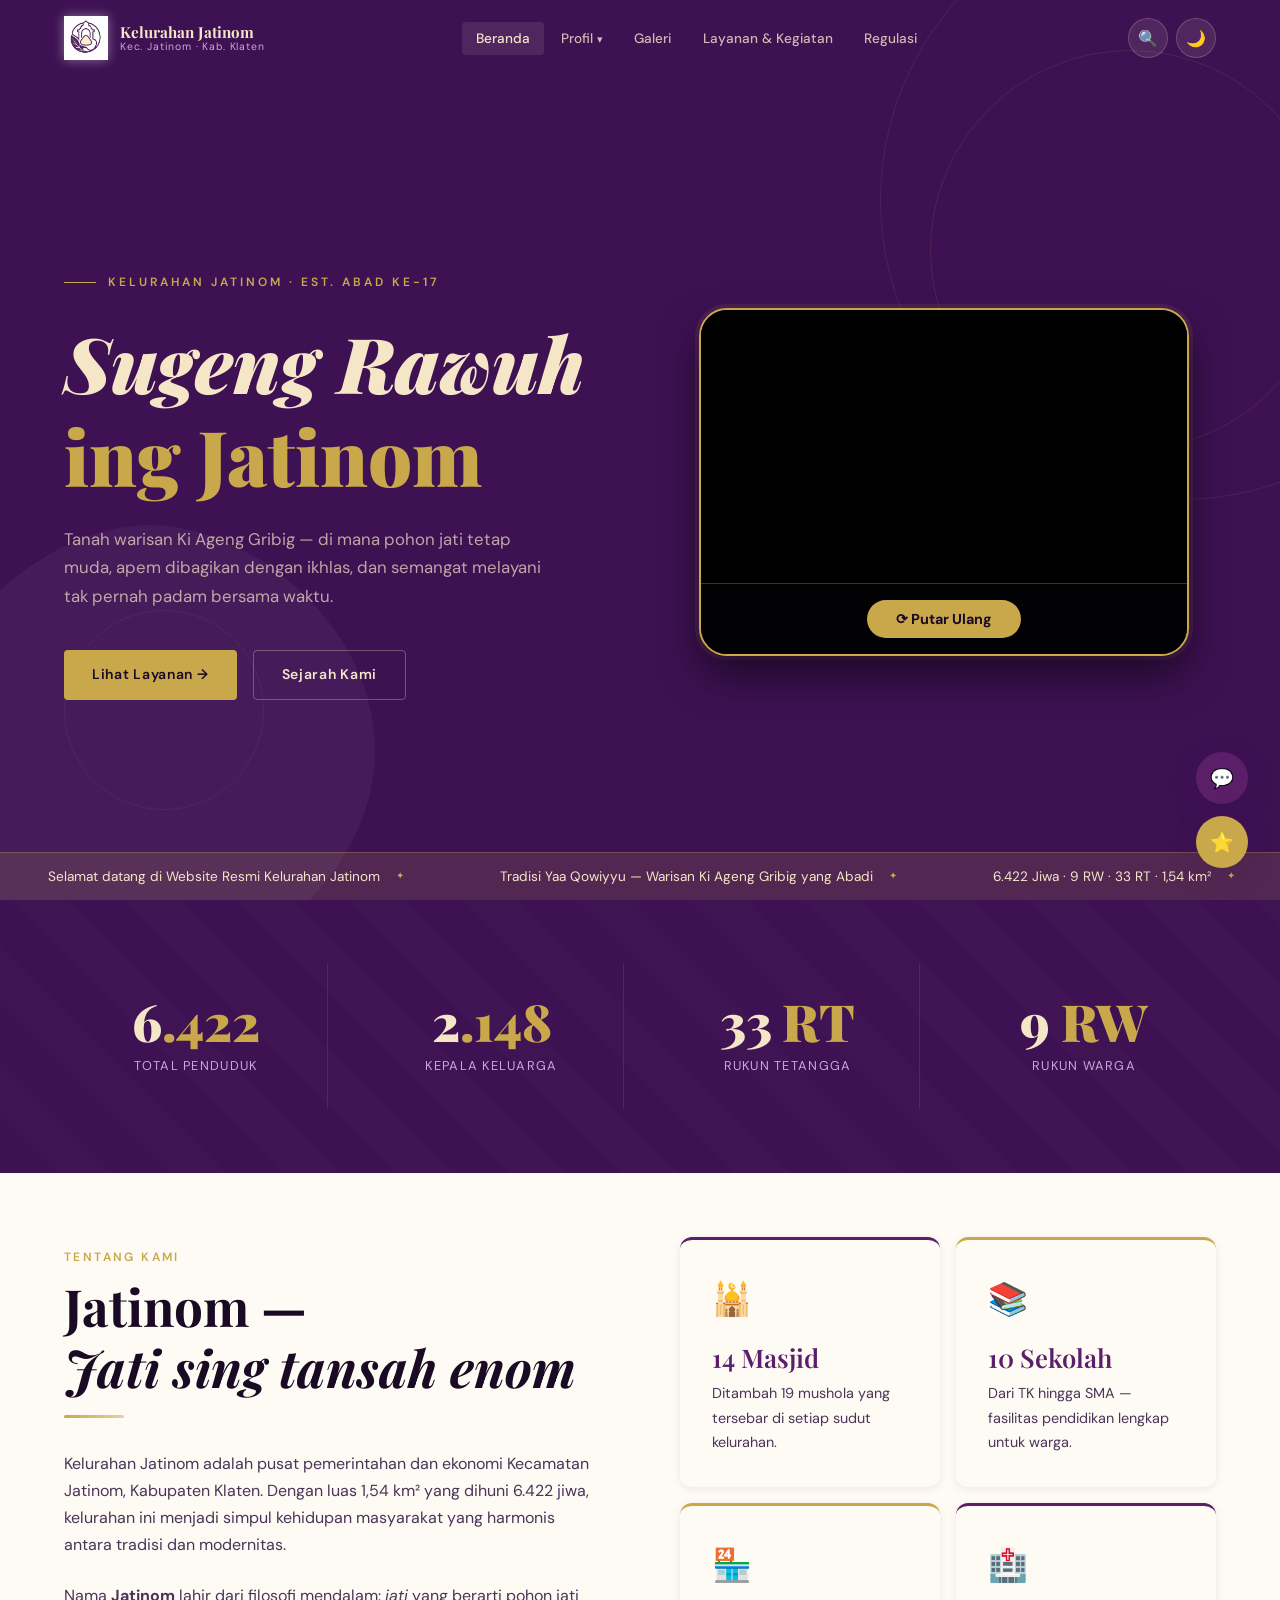
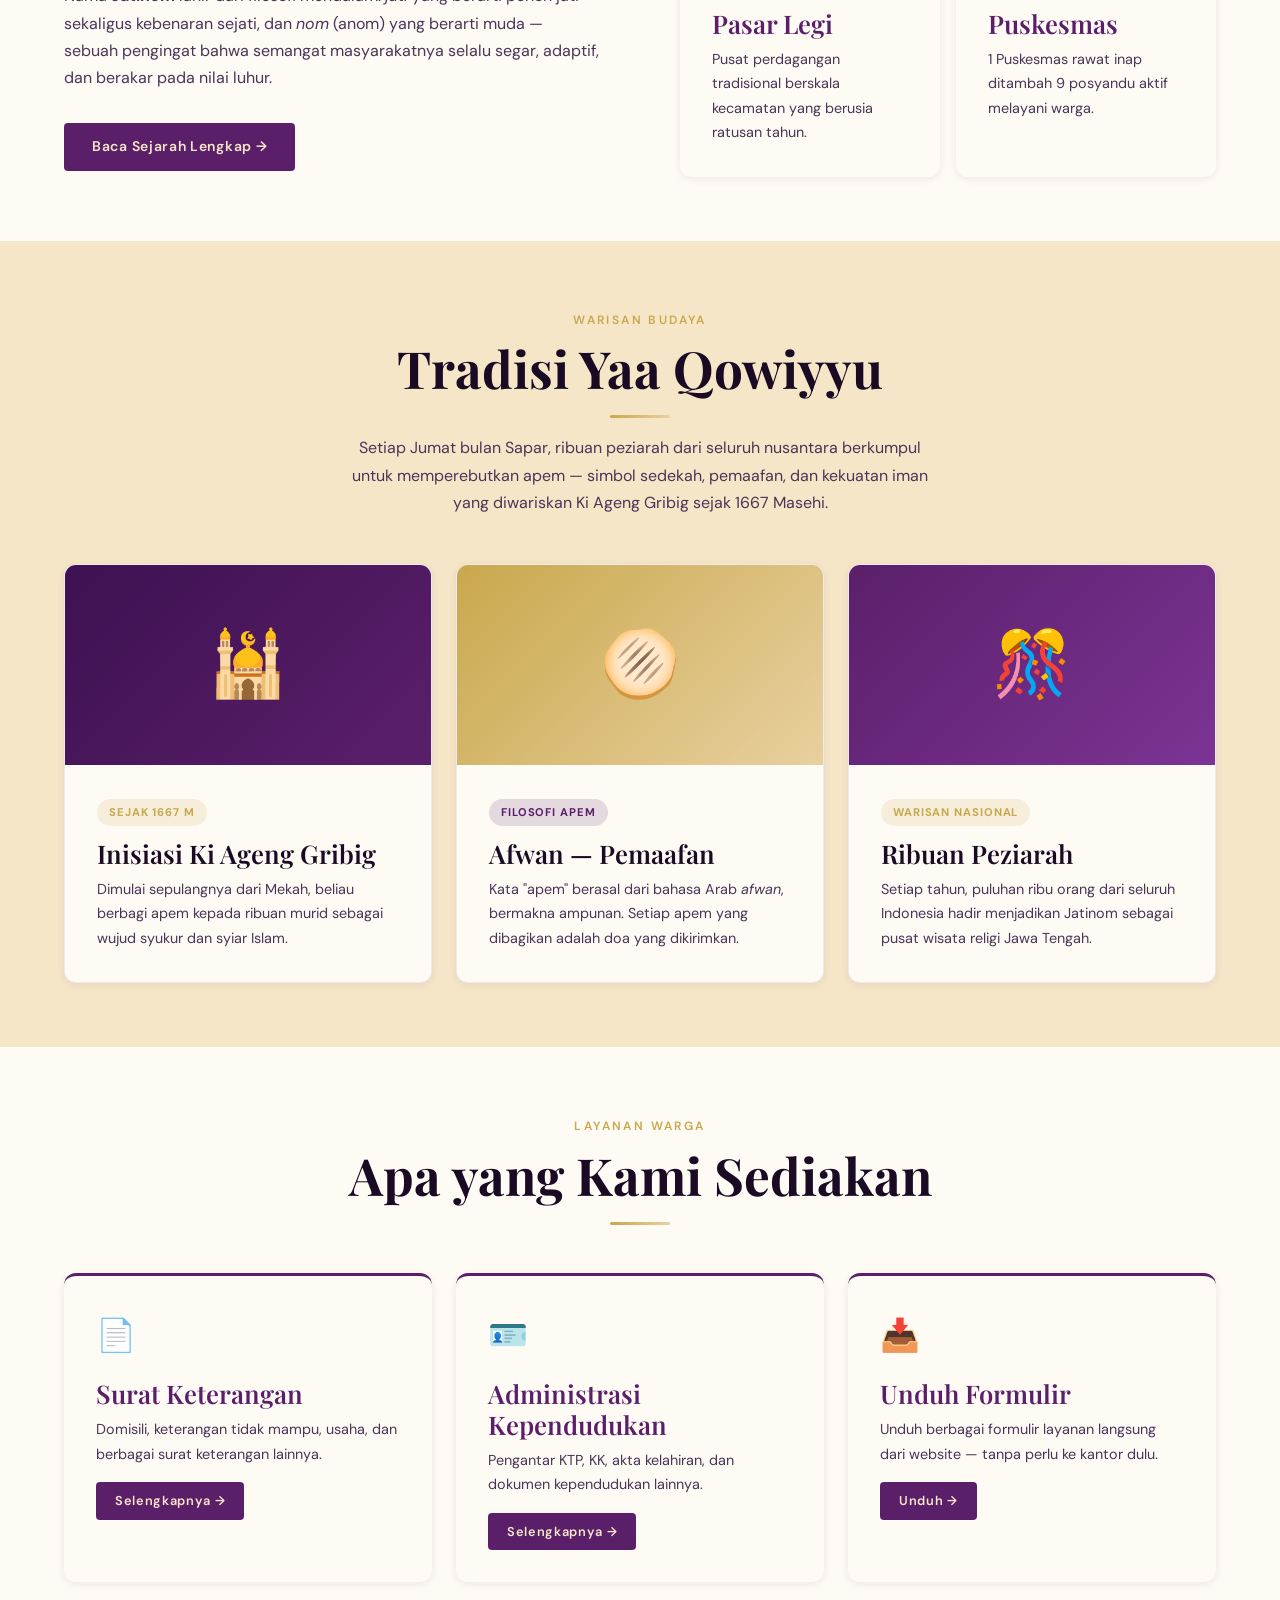
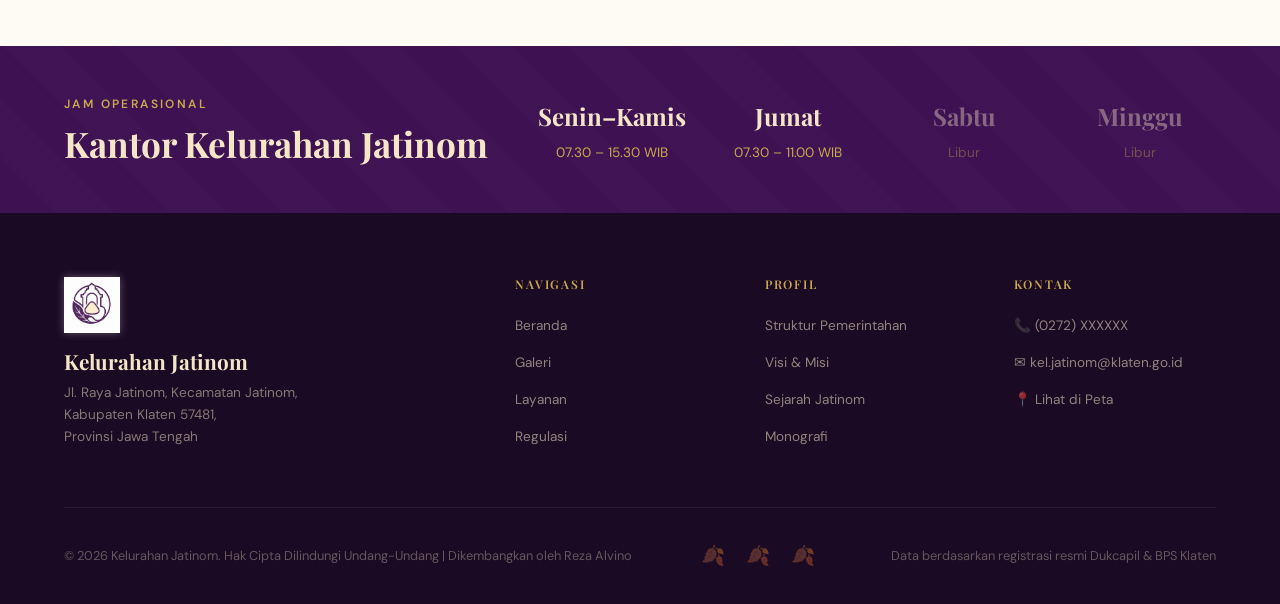
==== commit 0f81b4fb: "Update index.html" ====
--- a/index.html
+++ b/index.html
@@ -117,8 +117,8 @@
           padam bersama waktu.
         </p>
         <div class="hero-actions">
-          <a href="layanan.html" class="btn btn-primer">Lihat Layanan →</a>
-          <a href="profile/sejarah-jatinom.html" class="btn btn-sekunder">Sejarah Kami</a>
+          <a href="html/layanan.html" class="btn btn-primer">Lihat Layanan →</a>
+          <a href="./html/profile/sejarah-jatinom.html" class="btn btn-sekunder">Sejarah Kami</a>
         </div>
       </div>
 
@@ -127,7 +127,7 @@
     <div class="sambutan-sistem-wrapper">
       <div class="sambutan-sistem-frame">
         <video id="videoAnimasiSambutan" class="sambutan-sistem-video" playsinline>
-          <source src="asset/video/animation/AnimasiHome (1).mp4" type="video/mp4" />
+          <source src="asset/video/animation/Animasihome (1).mp4" type="video/mp4" />
         </video>
         <div class="sambutan-sistem-controls">
           <button id="replayAnimasiSambutan" class="sambutan-sistem-replay">
@@ -209,7 +209,7 @@
           sekaligus kebenaran sejati, dan <em>nom</em> (anom) yang berarti muda — sebuah
           pengingat bahwa semangat masyarakatnya selalu segar, adaptif, dan berakar pada nilai luhur.
         </p>
-        <a href="profile/sejarah-jatinom.html" class="btn btn-ungu">Baca Sejarah Lengkap →</a>
+        <a href="./html/profile/sejarah-jatinom.html" class="btn btn-ungu">Baca Sejarah Lengkap →</a>
       </div>
 
       <!-- Kanan — Info cards -->
@@ -305,19 +305,19 @@
         <div class="ikon">📄</div>
         <h4>Surat Keterangan</h4>
         <p>Domisili, keterangan tidak mampu, usaha, dan berbagai surat keterangan lainnya.</p>
-        <a href="layanan.html" class="btn btn-ungu" style="margin-top:1rem;font-size:0.8rem;padding:0.5rem 1.2rem;">Selengkapnya →</a>
+        <a href="html/layanan.html" class="btn btn-ungu" style="margin-top:1rem;font-size:0.8rem;padding:0.5rem 1.2rem;">Selengkapnya →</a>
       </div>
       <div class="info-kartu fade-masuk delay-2">
         <div class="ikon">🪪</div>
         <h4>Administrasi Kependudukan</h4>
         <p>Pengantar KTP, KK, akta kelahiran, dan dokumen kependudukan lainnya.</p>
-        <a href="layanan.html" class="btn btn-ungu" style="margin-top:1rem;font-size:0.8rem;padding:0.5rem 1.2rem;">Selengkapnya →</a>
+        <a href="html/layanan.html" class="btn btn-ungu" style="margin-top:1rem;font-size:0.8rem;padding:0.5rem 1.2rem;">Selengkapnya →</a>
       </div>
       <div class="info-kartu fade-masuk delay-3">
         <div class="ikon">📥</div>
         <h4>Unduh Formulir</h4>
         <p>Unduh berbagai formulir layanan langsung dari website — tanpa perlu ke kantor dulu.</p>
-        <a href="layanan.html" class="btn btn-ungu" style="margin-top:1rem;font-size:0.8rem;padding:0.5rem 1.2rem;">Unduh →</a>
+        <a href="html/layanan.html" class="btn btn-ungu" style="margin-top:1rem;font-size:0.8rem;padding:0.5rem 1.2rem;">Unduh →</a>
       </div>
     </div>
   </div>
@@ -364,7 +364,7 @@
 
       <!-- Brand -->
       <div class="footer-brand">
-        <img src="../asset/img/logo vektor.final.png" alt="Logo Jatinom" />
+        <img src="asset/img/logo vektor.final.png" alt="Logo Jatinom" />
         <h3>Kelurahan Jatinom</h3>
         <p>Jl. Raya Jatinom, Kecamatan Jatinom,<br/>Kabupaten Klaten 57481,<br/>Provinsi Jawa Tengah</p>
       </div>
@@ -374,9 +374,9 @@
         <h5>Navigasi</h5>
         <ul>
           <li><a href="index.html">Beranda</a></li>
-          <li><a href="galeri.html">Galeri</a></li>
-          <li><a href="layanan.html">Layanan</a></li>
-          <li><a href="regulasi.html">Regulasi</a></li>
+          <li><a href="html/galeri.html">Galeri</a></li>
+          <li><a href="html/layanan.html">Layanan</a></li>
+          <li><a href="html/regulasi.html">Regulasi</a></li>
         </ul>
       </div>
 
@@ -384,10 +384,10 @@
       <div class="footer-kolom">
         <h5>Profil</h5>
         <ul>
-          <li><a href="profile/struktur-pemerintahan.html">Struktur Pemerintahan</a></li>
-          <li><a href="profile/visi-misi.html">Visi & Misi</a></li>
-          <li><a href="profile/sejarah-jatinom.html">Sejarah Jatinom</a></li>
-          <li><a href="profile/monografi-kependudukan.html">Monografi</a></li>
+          <li><a href="./html/profile/struktur-pemerintahan.html">Struktur Pemerintahan</a></li>
+          <li><a href="./html/profile/visi-misi.html">Visi & Misi</a></li>
+          <li><a href="./html/profile/sejarah-jatinom.html">Sejarah Jatinom</a></li>
+          <li><a href="./html/profile/monografi-kependudukan.html">Monografi</a></li>
         </ul>
       </div>
 
@@ -404,8 +404,8 @@
     </div>
 
     <div class="footer-bawah">
-      <p>© 2025 Kelurahan Jatinom · Dikembangkan dengan ❤ untuk warga Jatinom</p>
-      <div class="ornamen">✦ ✦ ✦</div>
+      <p>© 2026 Kelurahan Jatinom. Hak Cipta Dilindungi Undang-Undang | Dikembangkan oleh Reza Alvino</p>
+      <div class="ornamen">🍂 🍂 🍂</div>
       <p>Data berdasarkan registrasi resmi Dukcapil & BPS Klaten</p>
     </div>
   </div>
@@ -488,4 +488,4 @@
 
 <script src="script.js"></script>
 </body>
-</html>+</html>
--- a/style.css
+++ b/style.css
@@ -1444,27 +1444,101 @@
     font-size: 0.8rem;
   }
 }
-/* ── RESPONSIVE ─────────────────────────────────────────── */
+/* ── RESPONSIVE UNTUK SEMUA DEVICE ─────────────────────────── */
+
+/* Tablet (max-width: 1024px) */
 @media (max-width: 1024px) {
-  .footer-grid { grid-template-columns: 1fr 1fr; }
-  .stat-grid   { grid-template-columns: repeat(2, 1fr); }
-  .stat-item   { border-right: none; border-bottom: 1px solid rgba(245,230,200,0.1); }
-  .stat-item:nth-child(2n) { border-bottom: none; }
-}
-
+  .footer-grid { 
+    grid-template-columns: 1fr 1fr; 
+    gap: 2rem;
+  }
+  .stat-grid { 
+    grid-template-columns: repeat(2, 1fr); 
+  }
+  .stat-item { 
+    border-right: none; 
+    border-bottom: 1px solid rgba(245,230,200,0.1); 
+  }
+  .stat-item:nth-child(2n) { 
+    border-bottom: none; 
+  }
+  .info-grid {
+    grid-template-columns: repeat(2, 1fr);
+  }
+  .galeri-grid {
+    grid-template-columns: repeat(3, 1fr);
+  }
+  .container {
+    width: 95%;
+  }
+  h2 {
+    font-size: 2rem;
+  }
+}
+
+/* Mobile Landscape & Tablet Kecil (max-width: 768px) */
 @media (max-width: 768px) {
-  :root { --space-lg: 3rem; }
-
+  :root { 
+    --space-lg: 3rem; 
+    --space-md: 1.5rem;
+  }
+  
+  body {
+    font-size: 14px;
+  }
+  
+  .container {
+    width: 92%;
+    padding: 0 0.5rem;
+  }
+  
+  /* Hero */
   .hero-konten {
     grid-template-columns: 1fr;
-    padding-top: 7rem;
-  }
-
-  .hero-visual { display: none; }
-
-  .nav-menu { display: none; }
-  #btn-hamburger { display: flex; }
-
+    padding-top: 6rem;
+    padding-bottom: 2rem;
+    gap: 2rem;
+  }
+  
+  .hero-visual { 
+    display: none; 
+  }
+  
+  .hero-teks h1 {
+    font-size: 2.2rem;
+  }
+  
+  .hero-teks .deskripsi {
+    font-size: 0.9rem;
+    margin-top: 1rem;
+    margin-bottom: 1.5rem;
+  }
+  
+  .hero-actions {
+    flex-direction: column;
+    gap: 0.75rem;
+  }
+  
+  .hero-actions .btn {
+    text-align: center;
+    justify-content: center;
+  }
+  
+  /* Teks berjalan */
+  .ticker-item {
+    font-size: 0.7rem;
+    padding: 0 1.5rem;
+  }
+  
+  /* Navbar Mobile */
+  .nav-menu { 
+    display: none; 
+  }
+  
+  #btn-hamburger { 
+    display: flex; 
+  }
+  
   .nav-menu.aktif {
     display: flex;
     flex-direction: column;
@@ -1477,49 +1551,339 @@
     z-index: 999;
     align-items: center;
     justify-content: center;
+    gap: 1.2rem;
+  }
+  
+  .nav-menu.aktif a { 
+    font-size: 1.1rem; 
+  }
+  
+  .nav-dropdown > a::after { 
+    display: none; 
+  }
+  
+  .dropdown-menu { 
+    display: block; 
+    position: static; 
+    background: transparent; 
+    box-shadow: none; 
+    border: none; 
+    text-align: center;
+  }
+  
+  .dropdown-menu a { 
+    text-align: center; 
+    color: rgba(245,230,200,0.6);
+    padding: 0.4rem 0;
+  }
+  
+  /* Grid umum */
+  .info-grid { 
+    grid-template-columns: 1fr; 
     gap: 1rem;
   }
-
-  .nav-menu.aktif a { font-size: 1.2rem; }
-  .nav-dropdown > a::after { display: none; }
-  .dropdown-menu { display: block; position: static; background: transparent; box-shadow: none; border: none; }
-  .dropdown-menu a { text-align: center; color: rgba(245,230,200,0.6); }
-
-  .info-grid    { grid-template-columns: 1fr; }
-  .galeri-grid  { grid-template-columns: repeat(2, 1fr); }
-  .footer-grid  { grid-template-columns: 1fr; }
-
-  .timeline::before { left: 24px; }
-  .timeline-item { grid-template-columns: 48px 1fr; }
+  
+  .galeri-grid { 
+    grid-template-columns: repeat(2, 1fr); 
+    gap: 0.75rem;
+  }
+  
+  .footer-grid { 
+    grid-template-columns: 1fr; 
+    text-align: center;
+    gap: 1.5rem;
+  }
+  
+  .footer-brand {
+    text-align: center;
+  }
+  
+  .footer-brand img {
+    margin: 0 auto 0.5rem;
+  }
+  
+  .footer-kolom h5 {
+    margin-bottom: 0.75rem;
+  }
+  
+  .footer-bawah {
+    flex-direction: column;
+    text-align: center;
+  }
+  
+  /* Statistik */
+  .stat-grid { 
+    grid-template-columns: repeat(2, 1fr); 
+  }
+  
+  .stat-band {
+    padding: 2rem 0;
+  }
+  
+  .stat-item {
+    padding: 1rem;
+  }
+  
+  .stat-angka {
+    font-size: 2rem;
+  }
+  
+  .stat-label {
+    font-size: 0.7rem;
+  }
+  
+  /* Timeline */
+  .timeline::before { 
+    left: 20px; 
+  }
+  
+  .timeline-item { 
+    grid-template-columns: 40px 1fr; 
+    margin-bottom: 1.5rem;
+  }
+  
   .timeline-item:nth-child(odd) .timeline-konten,
-  .timeline-item:nth-child(even) .timeline-konten { grid-column: 2; text-align: left; }
+  .timeline-item:nth-child(even) .timeline-konten { 
+    grid-column: 2; 
+    text-align: left; 
+  }
+  
   .timeline-item:nth-child(odd) .timeline-kosong,
-  .timeline-item:nth-child(even) .timeline-kosong { display: none; }
-  .timeline-titik { grid-column: 1; grid-row: 1; }
-}
-
+  .timeline-item:nth-child(even) .timeline-kosong { 
+    display: none; 
+  }
+  
+  .timeline-titik { 
+    grid-column: 1; 
+    grid-row: 1; 
+  }
+  
+  .timeline-konten {
+    padding: 1rem;
+  }
+  
+  .timeline-tahun {
+    font-size: 1.1rem;
+  }
+  
+  /* Section umum */
+  .section {
+    padding: 2rem 0;
+  }
+  
+  .section-header h2 {
+    font-size: 1.8rem;
+  }
+  
+  .section-header .label {
+    font-size: 0.65rem;
+  }
+  
+  .divider-emas {
+    width: 40px;
+    margin: 0.75rem auto;
+  }
+  
+  /* Kartu */
+  .kartu-isi {
+    padding: 1rem;
+  }
+  
+  .info-kartu {
+    padding: 1.25rem;
+  }
+  
+  .info-kartu .ikon {
+    font-size: 1.5rem;
+  }
+  
+  .info-kartu h4 {
+    font-size: 1rem;
+  }
+  
+  /* Tabel */
+  table, thead, tbody, th, td, tr {
+    display: block;
+  }
+  
+  thead {
+    display: none;
+  }
+  
+  tr {
+    margin-bottom: 1rem;
+    border: 1px solid rgba(91,31,106,0.1);
+    border-radius: 12px;
+    overflow: hidden;
+  }
+  
+  td {
+    display: flex;
+    justify-content: space-between;
+    align-items: center;
+    padding: 0.75rem;
+    border-bottom: 1px solid rgba(91,31,106,0.05);
+  }
+  
+  td:before {
+    content: attr(data-label);
+    font-weight: 600;
+    width: 40%;
+    color: var(--ungu);
+  }
+  
+  /* Modal */
+  .modal-konten {
+    padding: 1.5rem;
+    margin: 1rem;
+    max-height: 85vh;
+    overflow-y: auto;
+  }
+  
+  /* Search Overlay */
+  .search-box input {
+    font-size: 1.2rem;
+    padding: 0.75rem 0;
+  }
+  
+  #btn-tutup-search {
+    top: 1rem;
+    right: 1rem;
+    font-size: 1.5rem;
+  }
+  
+  /* Back to Top & FAB */
+  #back-top {
+    bottom: 1rem;
+    left: 1rem;
+    width: 36px;
+    height: 36px;
+    font-size: 0.8rem;
+  }
+  
+  .fab-group {
+    bottom: 1rem;
+    right: 1rem;
+    gap: 0.5rem;
+  }
+  
+  .fab {
+    width: 44px;
+    height: 44px;
+    font-size: 1rem;
+  }
+  
+  /* Hero Ornamen (sembunyikan di mobile) */
+  .hero-ornamen {
+    display: none;
+  }
+}
+
+/* Mobile Kecil (max-width: 480px) */
 @media (max-width: 480px) {
-  .galeri-grid { grid-template-columns: 1fr; }
-  .stat-grid   { grid-template-columns: 1fr; }
-  .fab-group   { bottom: 1rem; right: 1rem; }
-}
-
-/* ── SCROLL INDICATOR ───────────────────────────────────── */
-#progress-bar {
-  position: fixed;
-  top: 0;
-  left: 0;
-  height: 3px;
-  background: linear-gradient(90deg, var(--ungu), var(--emas));
-  z-index: 9999;
-  width: 0%;
-  transition: width 0.1s;
-}
-
-/* ── HIGHLIGHT PENCARIAN ────────────────────────────────── */
-mark {
-  background: rgba(201,168,76,0.3);
-  color: inherit;
-  border-radius: 2px;
-  padding: 0 2px;
-}+  .container {
+    width: 95%;
+    padding: 0 0.25rem;
+  }
+  
+  .hero-teks h1 {
+    font-size: 1.8rem;
+  }
+  
+  .galeri-grid { 
+    grid-template-columns: 1fr; 
+  }
+  
+  .stat-grid { 
+    grid-template-columns: 1fr; 
+  }
+  
+  .info-grid {
+    grid-template-columns: 1fr;
+  }
+  
+  h2 {
+    font-size: 1.5rem;
+  }
+  
+  .section-header p {
+    font-size: 0.85rem;
+  }
+  
+  .btn, .btn-primer, .btn-sekunder, .btn-ungu {
+    padding: 0.5rem 1rem;
+    font-size: 0.75rem;
+  }
+  
+  .nav-brand-teks .nama {
+    font-size: 0.8rem;
+  }
+  
+  .nav-brand-teks .sub {
+    font-size: 0.55rem;
+  }
+  
+  .nav-brand img {
+    width: 36px;
+    height: 36px;
+  }
+  
+  #btn-cari, #btn-tema, #btn-hamburger {
+    width: 36px;
+    height: 36px;
+    font-size: 0.85rem;
+  }
+  
+  .ticker-item {
+    font-size: 0.6rem;
+    padding: 0 1rem;
+  }
+  
+  .chart-item {
+    flex-direction: column;
+    align-items: flex-start;
+    gap: 0.5rem;
+  }
+  
+  .chart-item span {
+    width: 100%;
+  }
+  
+  .rating-bintang {
+    font-size: 1.5rem;
+  }
+  
+  .modal-konten {
+    padding: 1rem;
+  }
+  
+  .modal-konten h3 {
+    font-size: 1.2rem;
+  }
+  
+  .form-grup input, 
+  .form-grup textarea, 
+  .form-grup select {
+    padding: 0.5rem;
+    font-size: 0.8rem;
+  }
+}
+
+/* Tambahan untuk tablet portrait (max-width: 820px) */
+@media (max-width: 820px) and (min-width: 769px) {
+  .galeri-grid {
+    grid-template-columns: repeat(3, 1fr);
+  }
+  
+  .info-grid {
+    grid-template-columns: repeat(2, 1fr);
+  }
+  
+  .hero-konten {
+    gap: 2rem;
+  }
+  
+  .hero-teks h1 {
+    font-size: 2.5rem;
+  }
+}
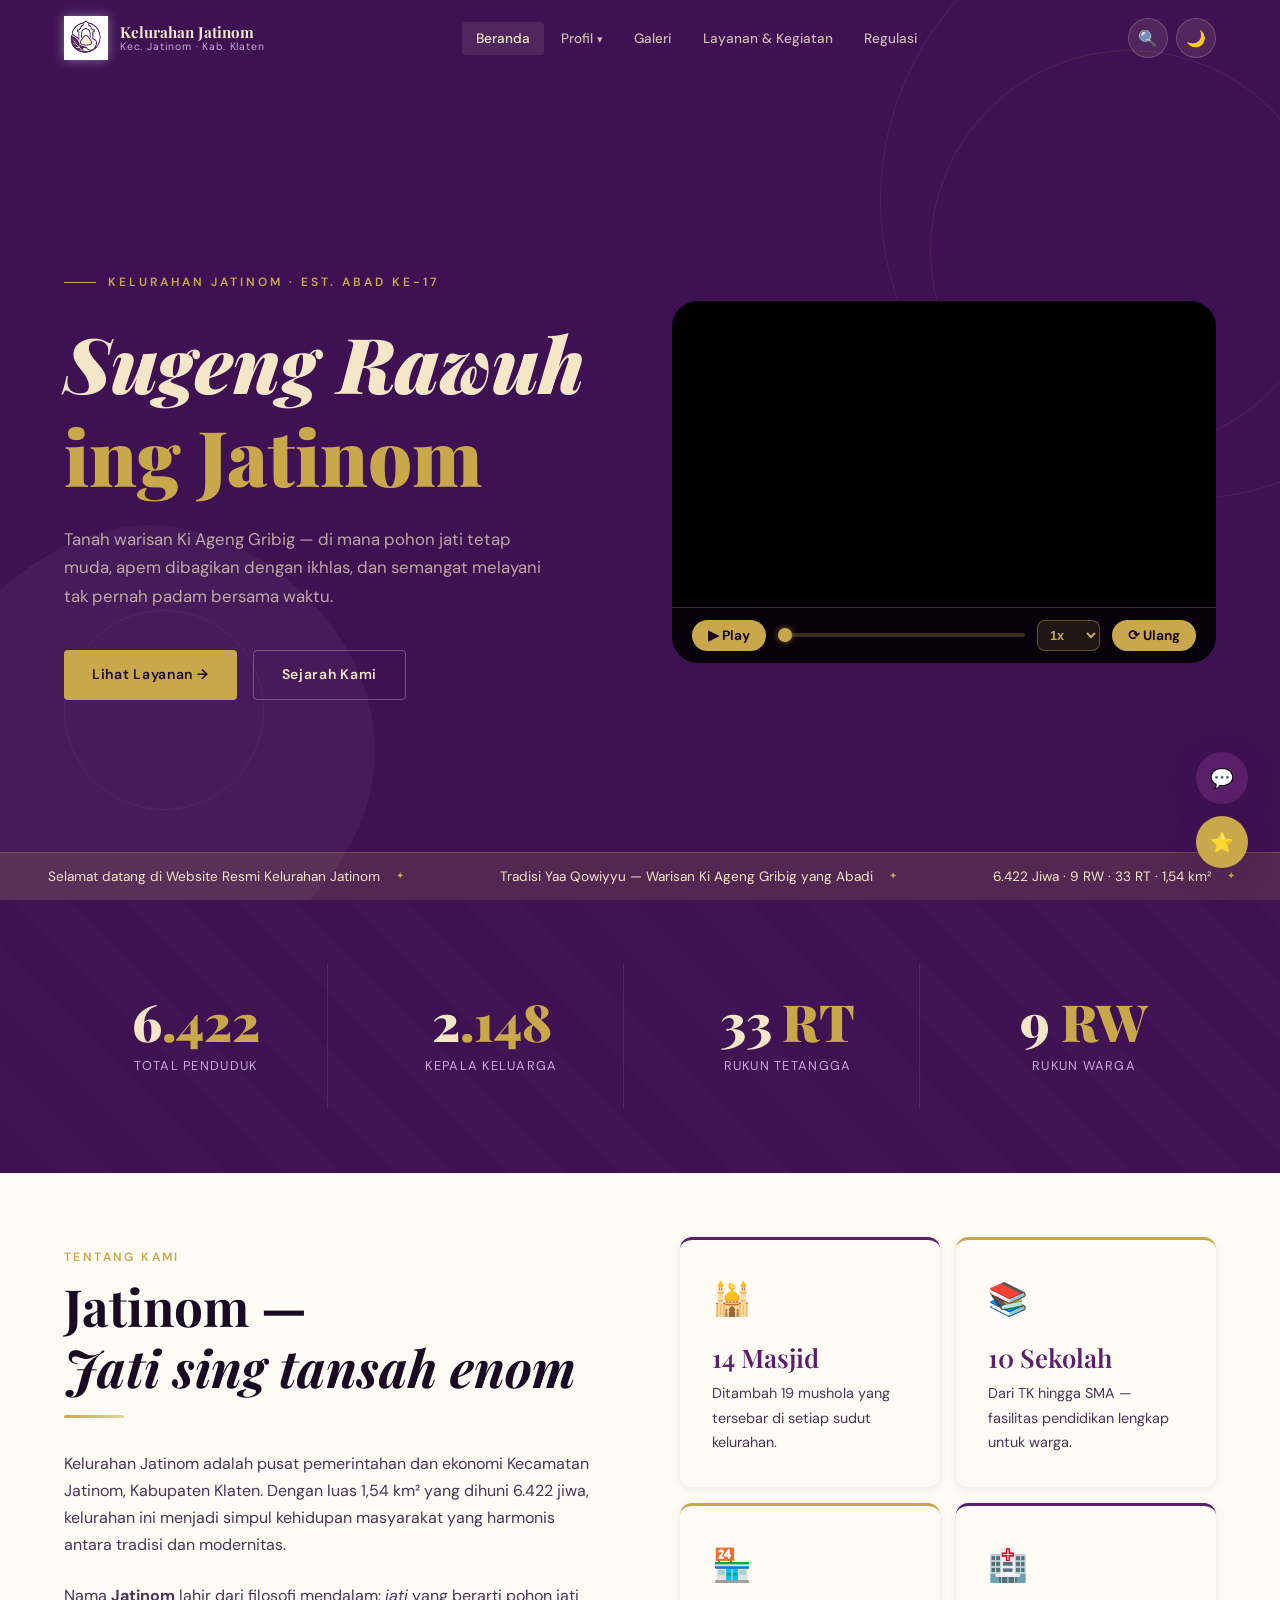
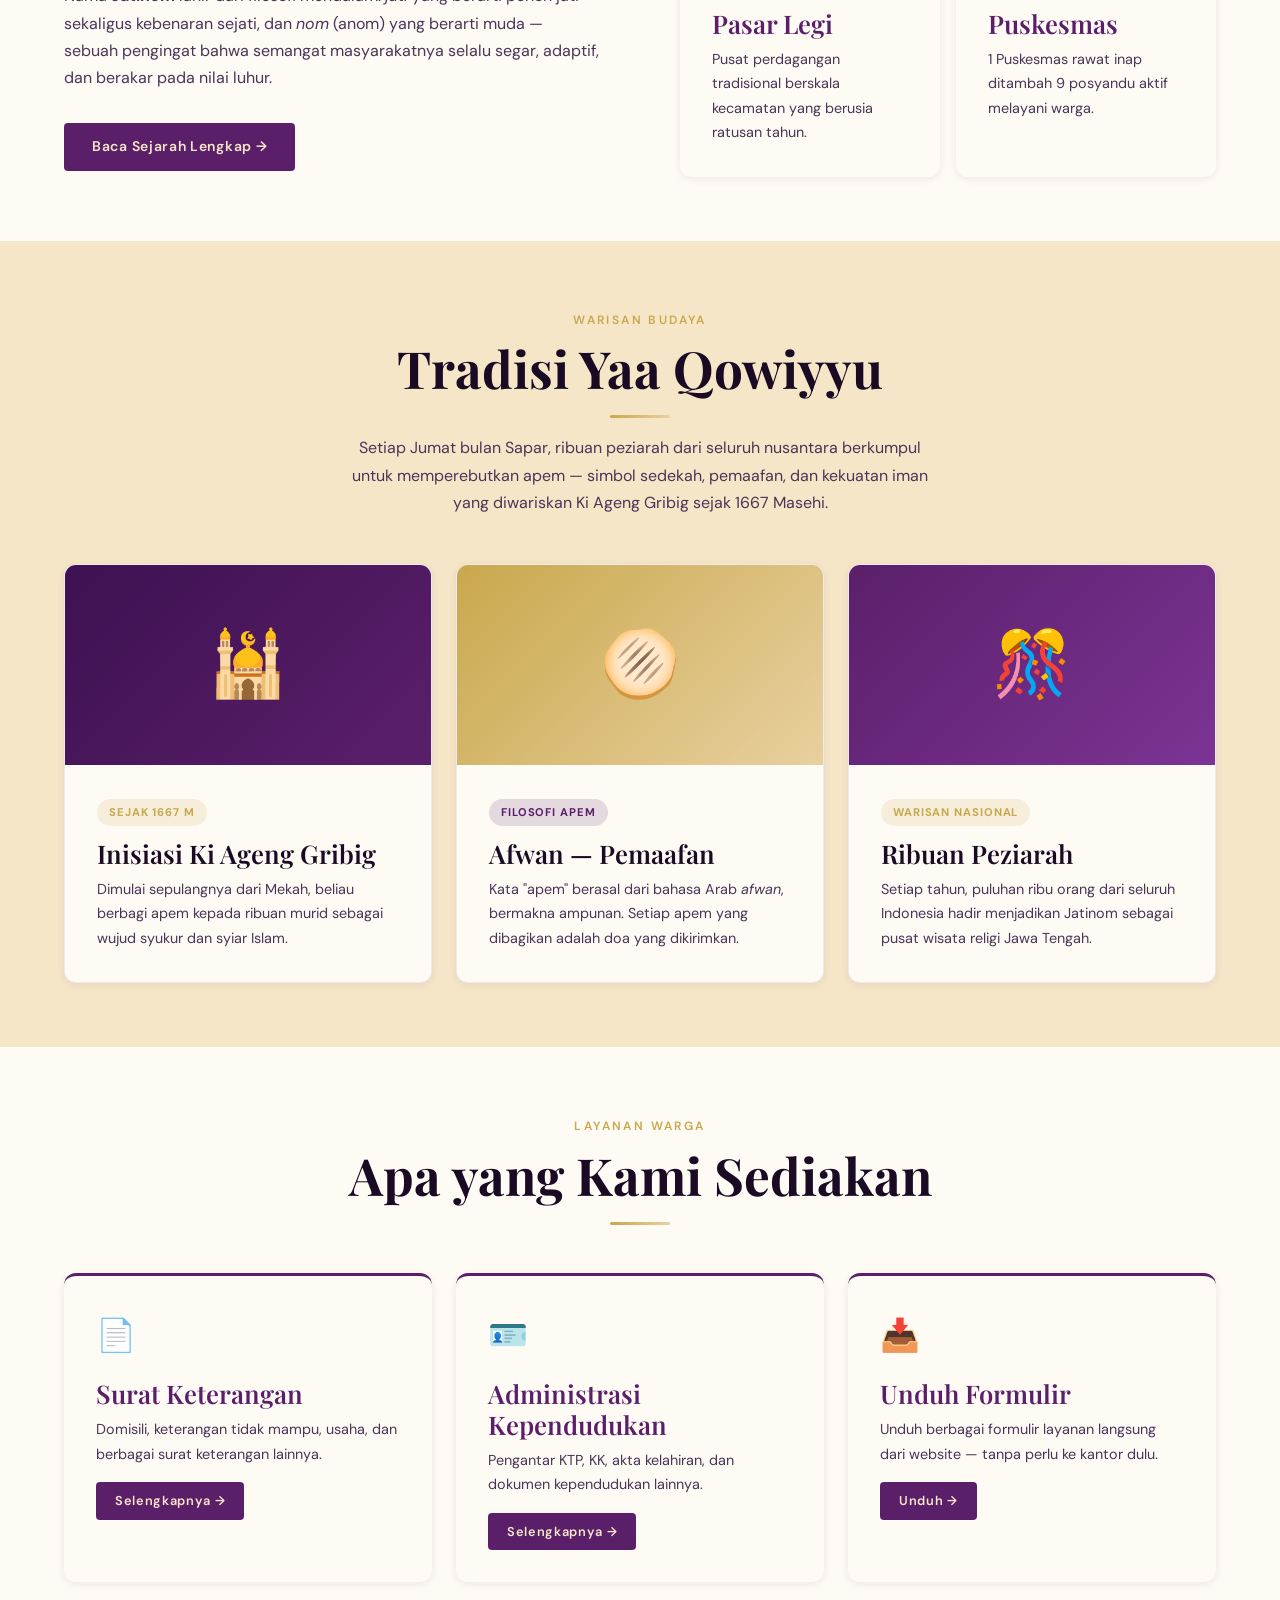
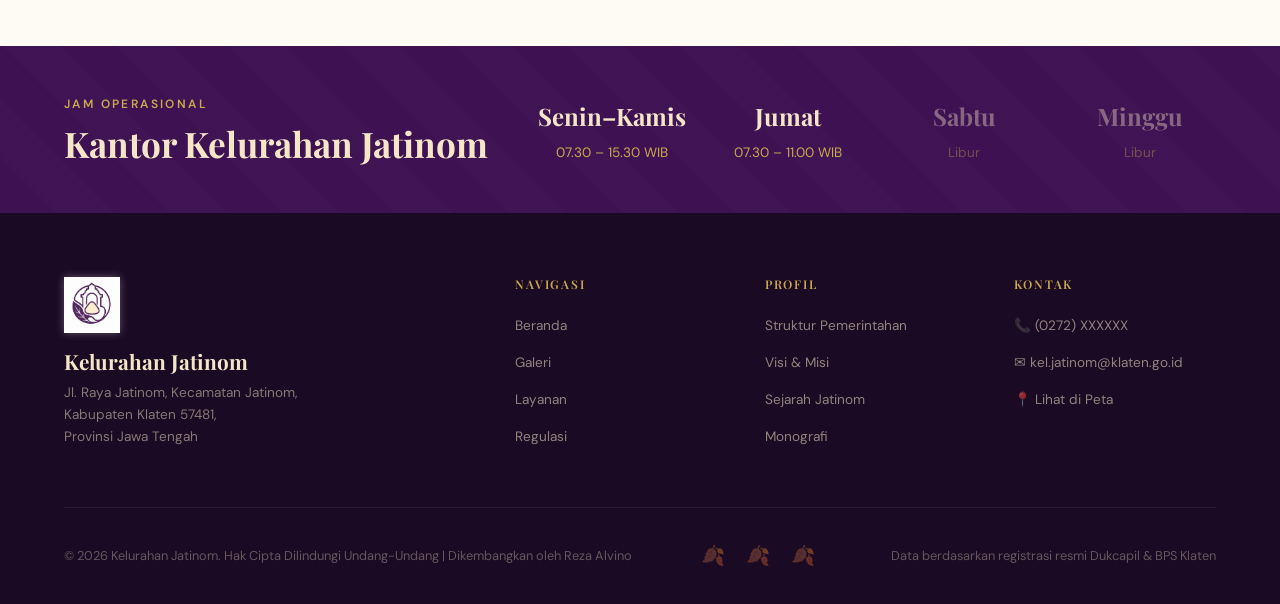
==== commit 238cc358: "Update index.html" ====
--- a/index.html
+++ b/index.html
@@ -117,24 +117,27 @@
           padam bersama waktu.
         </p>
         <div class="hero-actions">
-          <a href="html/layanan.html" class="btn btn-primer">Lihat Layanan →</a>
+          <a href="./html/layanan-kegiatan.html" class="btn btn-primer">Lihat Layanan →</a>
           <a href="./html/profile/sejarah-jatinom.html" class="btn btn-sekunder">Sejarah Kami</a>
         </div>
       </div>
 
-<section class="sambutan-sistem" id="sambutanSistem">
-  <div class="container">
-    <div class="sambutan-sistem-wrapper">
-      <div class="sambutan-sistem-frame">
-        <video id="videoAnimasiSambutan" class="sambutan-sistem-video" playsinline>
-          <source src="asset/video/animation/Animasihome (1).mp4" type="video/mp4" />
-        </video>
-        <div class="sambutan-sistem-controls">
-          <button id="replayAnimasiSambutan" class="sambutan-sistem-replay">
-            ⟳ Putar Ulang
-          </button>
-        </div>
-      </div>
+<section>
+<video id="videoAnimasiSambutan" class="sambutan-sistem-video" playsinline>
+  <source src="asset/video/animation/Animasihome (1).mp4" type="video/mp4" />
+</video>
+
+<div class="sambutan-sistem-controls">
+  <button id="btnPlayPause">▶ Play</button>
+  <input type="range" id="seekbar" value="0" min="0" step="0.1" />
+  <select id="speedControl">
+    <option value="0.5">0.5x</option>
+    <option value="1" selected>1x</option>
+    <option value="1.5">1.5x</option>
+    <option value="2">2x</option>
+  </select>
+  <button id="btnReplay">⟳ Ulang</button>
+</div>
     </div>
   </div>
 </section>
@@ -305,19 +308,19 @@
         <div class="ikon">📄</div>
         <h4>Surat Keterangan</h4>
         <p>Domisili, keterangan tidak mampu, usaha, dan berbagai surat keterangan lainnya.</p>
-        <a href="html/layanan.html" class="btn btn-ungu" style="margin-top:1rem;font-size:0.8rem;padding:0.5rem 1.2rem;">Selengkapnya →</a>
+        <a href="./html/layanan-kegiatan.html" class="btn btn-ungu" style="margin-top:1rem;font-size:0.8rem;padding:0.5rem 1.2rem;">Selengkapnya →</a>
       </div>
       <div class="info-kartu fade-masuk delay-2">
         <div class="ikon">🪪</div>
         <h4>Administrasi Kependudukan</h4>
         <p>Pengantar KTP, KK, akta kelahiran, dan dokumen kependudukan lainnya.</p>
-        <a href="html/layanan.html" class="btn btn-ungu" style="margin-top:1rem;font-size:0.8rem;padding:0.5rem 1.2rem;">Selengkapnya →</a>
+        <a href="./html/layanan-kegiatan.html" class="btn btn-ungu" style="margin-top:1rem;font-size:0.8rem;padding:0.5rem 1.2rem;">Selengkapnya →</a>
       </div>
       <div class="info-kartu fade-masuk delay-3">
         <div class="ikon">📥</div>
         <h4>Unduh Formulir</h4>
         <p>Unduh berbagai formulir layanan langsung dari website — tanpa perlu ke kantor dulu.</p>
-        <a href="html/layanan.html" class="btn btn-ungu" style="margin-top:1rem;font-size:0.8rem;padding:0.5rem 1.2rem;">Unduh →</a>
+        <a href="./html/layanan-kegiatan.html" class="btn btn-ungu" style="margin-top:1rem;font-size:0.8rem;padding:0.5rem 1.2rem;">Unduh →</a>
       </div>
     </div>
   </div>
@@ -375,7 +378,7 @@
         <ul>
           <li><a href="index.html">Beranda</a></li>
           <li><a href="html/galeri.html">Galeri</a></li>
-          <li><a href="html/layanan.html">Layanan</a></li>
+          <li><a href="html/layanan-kegiatan.html">Layanan</a></li>
           <li><a href="html/regulasi.html">Regulasi</a></li>
         </ul>
       </div>
--- a/style.css
+++ b/style.css
@@ -254,6 +254,7 @@
 html {
   scroll-behavior: smooth;
   font-size: 16px;
+  overflow-x: hidden;
 }
 
 body {
@@ -262,6 +263,7 @@
   color: var(--teks-utama);
   line-height: 1.7;
   overflow-x: hidden;
+  max-width: 100vw;
   transition: background-color var(--trans-med), color var(--trans-med);
 }
 
@@ -1381,7 +1383,7 @@
   pointer-events: none;
 }
 
-/* ── SAMBUTAN SISTEM (AUTOPLAY SEKALI, BISA REPLAY) ───────── */
+/* ── SAMBUTAN SISTEM  ───────── */
 .sambutan-sistem {
   padding: 3rem 0;
 }
@@ -1389,51 +1391,119 @@
 .sambutan-sistem-wrapper {
   max-width: 800px;
   margin: 0 auto;
-  background: #0A0510;
+  background: #0a0510;
   border-radius: 28px;
   overflow: hidden;
   border: 2px solid var(--emas);
-  box-shadow: 0 20px 40px rgba(0, 0, 0, 0.5), 0 0 0 4px rgba(201, 168, 76, 0.1);
-}
-
+  box-shadow:
+    0 20px 40px rgba(0, 0, 0, 0.5),
+    0 0 0 4px rgba(201, 168, 76, 0.1);
+}
 
 .sambutan-sistem-video {
   width: 100%;
+  border-radius: 26px 26px 0 0;
   aspect-ratio: 16/9;
   object-fit: cover;
   display: block;
   background: #000;
 }
 
+/* ── Custom Controls Bar ── */
 .sambutan-sistem-controls {
-  padding: 1rem;
-  background: rgba(0, 0, 0, 0.8);
-  display: flex;
-  justify-content: center;
+  padding: 0.75rem 1.25rem;
+  border-radius: 0 0 26px 26px;
+  background: rgba(0, 0, 0, 0.85);
+  display: flex;
+  align-items: center;
+  gap: 0.75rem;
   border-top: 1px solid rgba(201, 168, 76, 0.3);
 }
 
-.sambutan-sistem-replay {
+/* Play / Pause & Replay buttons */
+.sambutan-sistem-controls button {
   background: var(--emas);
   border: none;
-  padding: 0.6rem 1.8rem;
+  padding: 0.45rem 1rem;
   border-radius: 40px;
   font-weight: 700;
-  font-size: 0.9rem;
+  font-size: 0.85rem;
   cursor: pointer;
   transition: all 0.2s ease;
   color: var(--hitam);
   display: inline-flex;
   align-items: center;
-  gap: 0.5rem;
-}
-
-.sambutan-sistem-replay:hover {
+  gap: 0.4rem;
+  white-space: nowrap;
+  flex-shrink: 0;
+}
+
+.sambutan-sistem-controls button:hover {
   background: var(--emas-muda);
-  transform: scale(1.02);
+  transform: scale(1.03);
   box-shadow: 0 4px 12px rgba(201, 168, 76, 0.4);
 }
 
+/* Seekbar */
+#seekbar {
+  flex: 1;
+  height: 4px;
+  appearance: none;
+  -webkit-appearance: none;
+  background: rgba(201, 168, 76, 0.25);
+  border-radius: 4px;
+  outline: none;
+  cursor: pointer;
+  transition: height 0.15s ease;
+}
+
+#seekbar:hover {
+  height: 6px;
+}
+
+#seekbar::-webkit-slider-thumb {
+  -webkit-appearance: none;
+  width: 14px;
+  height: 14px;
+  border-radius: 50%;
+  background: var(--emas);
+  cursor: pointer;
+  box-shadow: 0 0 6px rgba(201, 168, 76, 0.6);
+}
+
+#seekbar::-moz-range-thumb {
+  width: 14px;
+  height: 14px;
+  border-radius: 50%;
+  background: var(--emas);
+  border: none;
+  cursor: pointer;
+  box-shadow: 0 0 6px rgba(201, 168, 76, 0.6);
+}
+
+/* Speed selector */
+#speedControl {
+  background: rgba(201, 168, 76, 0.12);
+  border: 1px solid rgba(201, 168, 76, 0.4);
+  color: var(--emas);
+  padding: 0.35rem 0.5rem;
+  border-radius: 8px;
+  font-size: 0.8rem;
+  font-weight: 600;
+  cursor: pointer;
+  outline: none;
+  flex-shrink: 0;
+  transition: background 0.2s ease;
+}
+
+#speedControl:hover {
+  background: rgba(201, 168, 76, 0.22);
+}
+
+#speedControl option {
+  background: #0a0510;
+  color: var(--emas);
+}
 /* Responsive */
 @media (max-width: 768px) {
   .sambutan-sistem {
@@ -1779,111 +1849,103 @@
   }
 }
 
-/* Mobile Kecil (max-width: 480px) */
+/* ── RESPONSIF ──────────────────────────────────────────── */
+
+/* Tablet landscape 1024px */
+@media (max-width: 1024px) {
+  .hero-konten { gap: 2.5rem; padding-top: 7rem; }
+  .sambutan-frame { max-width: 400px; }
+  .tentang-grid { grid-template-columns: 1fr 1fr; gap: 2.5rem; }
+  .grid-3 { grid-template-columns: repeat(2, 1fr); }
+  .grid-3 .kartu:last-child { grid-column: span 2; max-width: 420px; margin: 0 auto; width: 100%; }
+  .tradisi-grid .kartu:last-child { grid-column: span 2; max-width: 420px; }
+  .jam-inner { grid-template-columns: 1fr; gap: 1.5rem; }
+  .jam-grid { grid-template-columns: repeat(4, 1fr); }
+}
+
+/* Tablet portrait 768px */
+@media (max-width: 768px) {
+  :root { --space-lg: 2.5rem; }
+  .hero-konten { grid-template-columns: 1fr; padding-top: 6rem; padding-bottom: 5rem; text-align: center; }
+  .hero-teks .label-atas { justify-content: center; }
+  .hero-teks .deskripsi { margin-left: auto; margin-right: auto; }
+  .hero-actions { justify-content: center; }
+  .sambutan-wrapper { display: none; }
+  .ornamen-jati { width: 300px; height: 300px; }
+  .nav-menu { display: none; }
+  #btn-hamburger { display: flex; }
+  .nav-menu.aktif { display: flex; flex-direction: column; position: fixed; top: 0; left: 0; right: 0; bottom: 0; background: var(--ungu-tua); z-index: 999; align-items: center; justify-content: center; gap: 0.75rem; padding: 2rem; }
+  .nav-menu.aktif > li > a { font-size: 1.3rem; padding: 0.75rem 1.5rem; }
+  .nav-dropdown > a::after { display: none; }
+  .dropdown-menu { display: block; position: static; background: transparent; box-shadow: none; border: none; text-align: center; }
+  .dropdown-menu a { font-size: 0.95rem; color: rgba(245,230,200,0.65); padding: 0.4rem 1rem; }
+  .tentang-grid { grid-template-columns: 1fr; gap: 2rem; }
+  .section-header--kiri { text-align: center; }
+  .section-header--kiri .divider-emas { margin: 1rem auto; }
+  .tentang-mini-grid { grid-template-columns: 1fr 1fr; }
+  .grid-3 { grid-template-columns: 1fr; }
+  .grid-3 .kartu:last-child { grid-column: span 1; max-width: 100%; }
+  .tradisi-grid .kartu:last-child { grid-column: span 1; max-width: 100%; }
+  .stat-grid { grid-template-columns: repeat(2, 1fr); }
+  .stat-item { border-right: none; border-bottom: 1px solid rgba(245,230,200,0.1); padding: 1.5rem 1rem; }
+  .jam-band .jam-inner { grid-template-columns: 1fr; }
+  .jam-grid { grid-template-columns: repeat(2, 1fr); gap: 1rem; }
+  .footer-grid { grid-template-columns: 1fr 1fr; gap: 2rem; }
+  .footer-brand { grid-column: span 2; }
+  .modal-konten { padding: 2rem; }
+  .modal-konten--center { max-width: 100%; }
+  .fab-group { bottom: 1rem; right: 1rem; }
+  .fab-tooltip { display: none; }
+  .timeline::before { left: 20px; transform: none; }
+  .timeline-item { grid-template-columns: 44px 1fr; gap: 0; }
+  .timeline-item:nth-child(odd) .timeline-konten,
+  .timeline-item:nth-child(even) .timeline-konten { grid-column: 2; text-align: left; }
+  .timeline-item:nth-child(odd) .timeline-kosong,
+  .timeline-item:nth-child(even) .timeline-kosong { display: none; }
+  .timeline-titik { grid-column: 1; grid-row: 1; }
+}
+
+/* Mobile 480px */
 @media (max-width: 480px) {
-  .container {
-    width: 95%;
-    padding: 0 0.25rem;
-  }
-  
-  .hero-teks h1 {
-    font-size: 1.8rem;
-  }
-  
-  .galeri-grid { 
-    grid-template-columns: 1fr; 
-  }
-  
-  .stat-grid { 
-    grid-template-columns: 1fr; 
-  }
-  
-  .info-grid {
-    grid-template-columns: 1fr;
-  }
-  
-  h2 {
-    font-size: 1.5rem;
-  }
-  
-  .section-header p {
-    font-size: 0.85rem;
-  }
-  
-  .btn, .btn-primer, .btn-sekunder, .btn-ungu {
-    padding: 0.5rem 1rem;
-    font-size: 0.75rem;
-  }
-  
-  .nav-brand-teks .nama {
-    font-size: 0.8rem;
-  }
-  
-  .nav-brand-teks .sub {
-    font-size: 0.55rem;
-  }
-  
-  .nav-brand img {
-    width: 36px;
-    height: 36px;
-  }
-  
-  #btn-cari, #btn-tema, #btn-hamburger {
-    width: 36px;
-    height: 36px;
-    font-size: 0.85rem;
-  }
-  
-  .ticker-item {
-    font-size: 0.6rem;
-    padding: 0 1rem;
-  }
-  
-  .chart-item {
-    flex-direction: column;
-    align-items: flex-start;
-    gap: 0.5rem;
-  }
-  
-  .chart-item span {
-    width: 100%;
-  }
-  
-  .rating-bintang {
-    font-size: 1.5rem;
-  }
-  
-  .modal-konten {
-    padding: 1rem;
-  }
-  
-  .modal-konten h3 {
-    font-size: 1.2rem;
-  }
-  
-  .form-grup input, 
-  .form-grup textarea, 
-  .form-grup select {
-    padding: 0.5rem;
-    font-size: 0.8rem;
-  }
-}
-
-/* Tambahan untuk tablet portrait (max-width: 820px) */
-@media (max-width: 820px) and (min-width: 769px) {
-  .galeri-grid {
-    grid-template-columns: repeat(3, 1fr);
-  }
-  
-  .info-grid {
-    grid-template-columns: repeat(2, 1fr);
-  }
-  
-  .hero-konten {
-    gap: 2rem;
-  }
-  
-  .hero-teks h1 {
-    font-size: 2.5rem;
-  }
-}
+  :root { --space-lg: 2rem; }
+  .hero-teks h1 { font-size: 2.2rem; }
+  .hero-actions { flex-direction: column; align-items: center; }
+  .hero-actions .btn { width: 100%; justify-content: center; }
+  .tentang-mini-grid { grid-template-columns: 1fr; }
+  .stat-grid { grid-template-columns: 1fr 1fr; }
+  .jam-grid { grid-template-columns: 1fr 1fr; }
+  .footer-grid { grid-template-columns: 1fr; }
+  .footer-brand { grid-column: span 1; }
+  .galeri-grid { grid-template-columns: 1fr; }
+  .flyer-grid { grid-template-columns: 1fr 1fr; }
+  .struktur-level { flex-direction: column; align-items: center; gap: 1rem; }
+  .struktur-garis-h::before { display: none; }
+  .ticker-item { font-size: 0.75rem; padding: 0 1.5rem; }
+  .modal-konten { padding: 1.5rem; border-radius: var(--radius-md); }
+  .rating-bintang { font-size: 1.7rem; }
+}
+
+/* Mobile kecil 360px */
+@media (max-width: 360px) {
+  .hero-teks h1 { font-size: 1.9rem; }
+  .nav-brand-teks .nama { font-size: 0.82rem; }
+  .nav-brand-teks .sub { display: none; }
+  .stat-angka { font-size: 2rem; }
+  .btn { padding: 0.65rem 1.2rem; font-size: 0.8rem; }
+  .flyer-grid { grid-template-columns: 1fr; }
+}
+
+/* Touch device */
+@media (hover: none) {
+  .kartu:hover { transform: none; }
+  .info-kartu:hover { transform: none; }
+  .btn:hover { transform: none; }
+  .fab:hover { transform: scale(1.05); }
+}
+
+/* Landscape HP */
+@media (max-width: 768px) and (orientation: landscape) {
+  .hero { min-height: auto; }
+  .hero-konten { padding-top: 5rem; padding-bottom: 4rem; }
+  .page-hero { padding: 5rem 0 3rem; }
+}
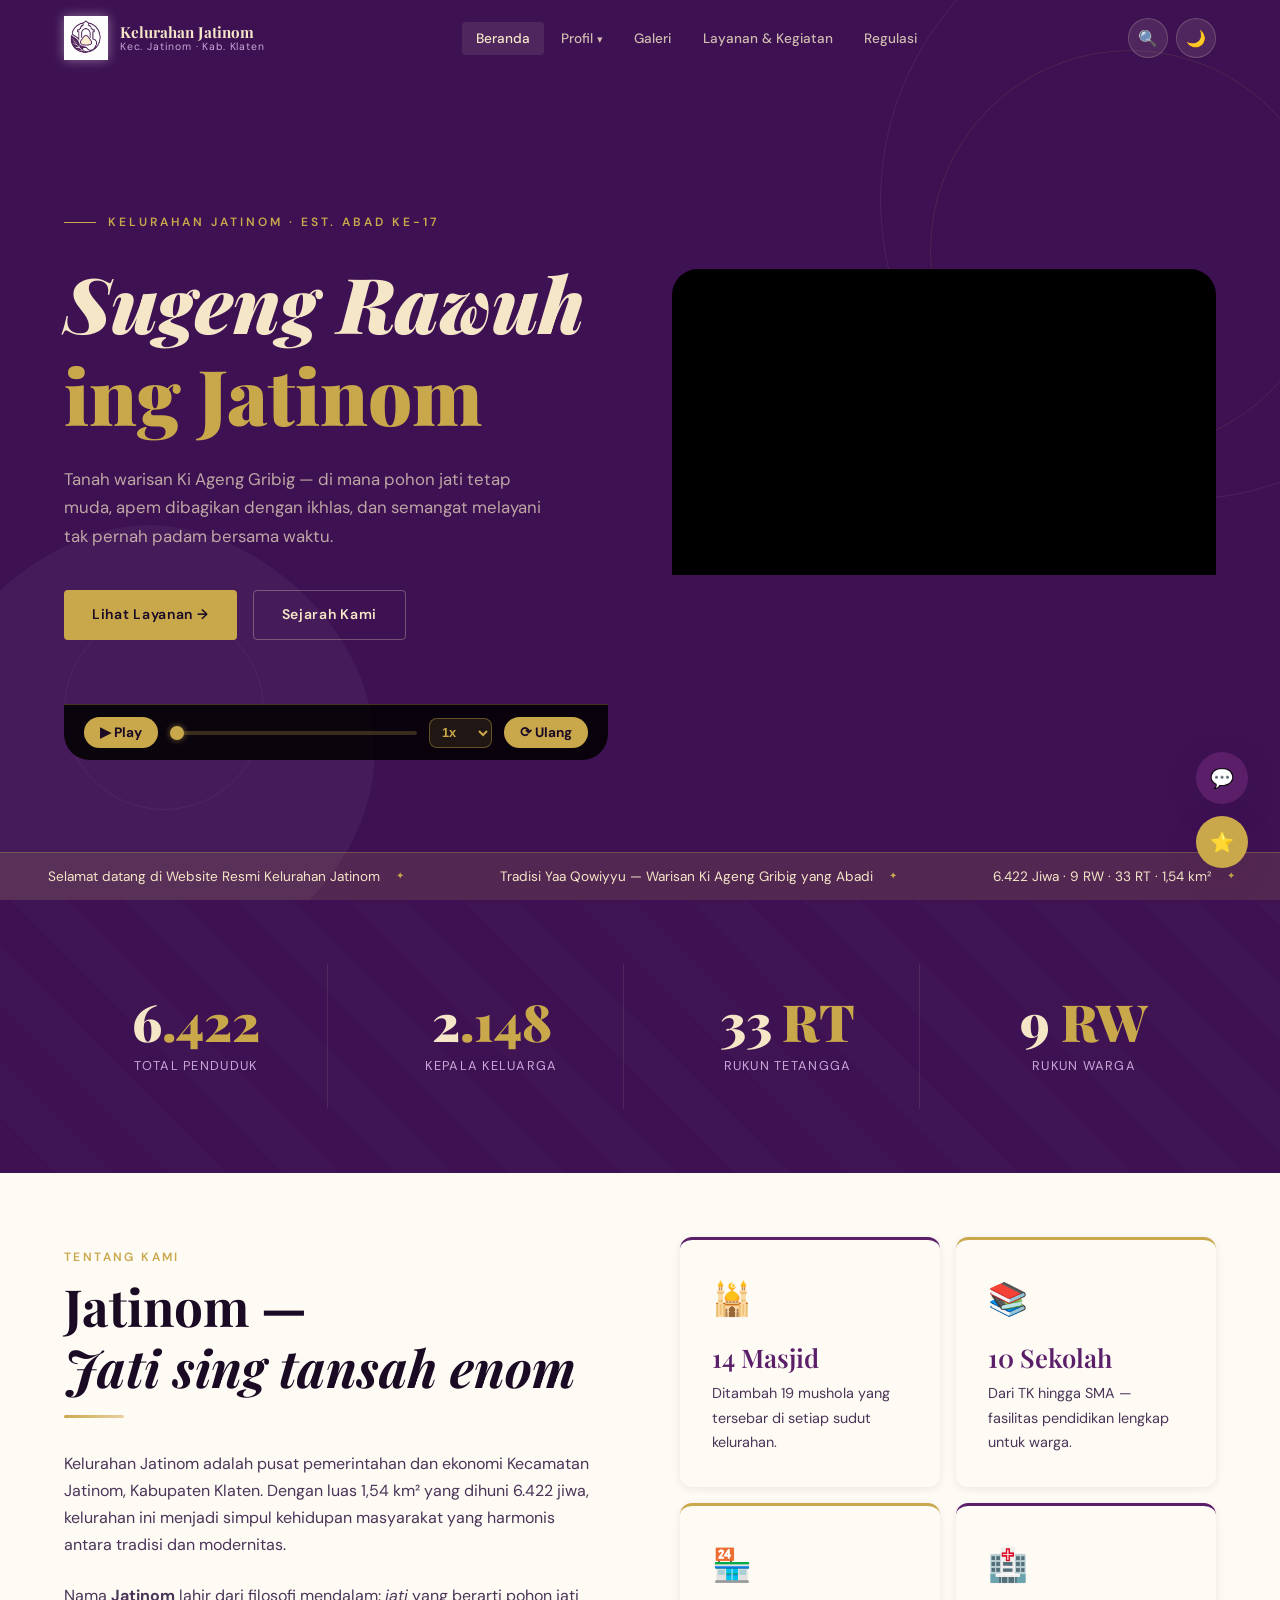
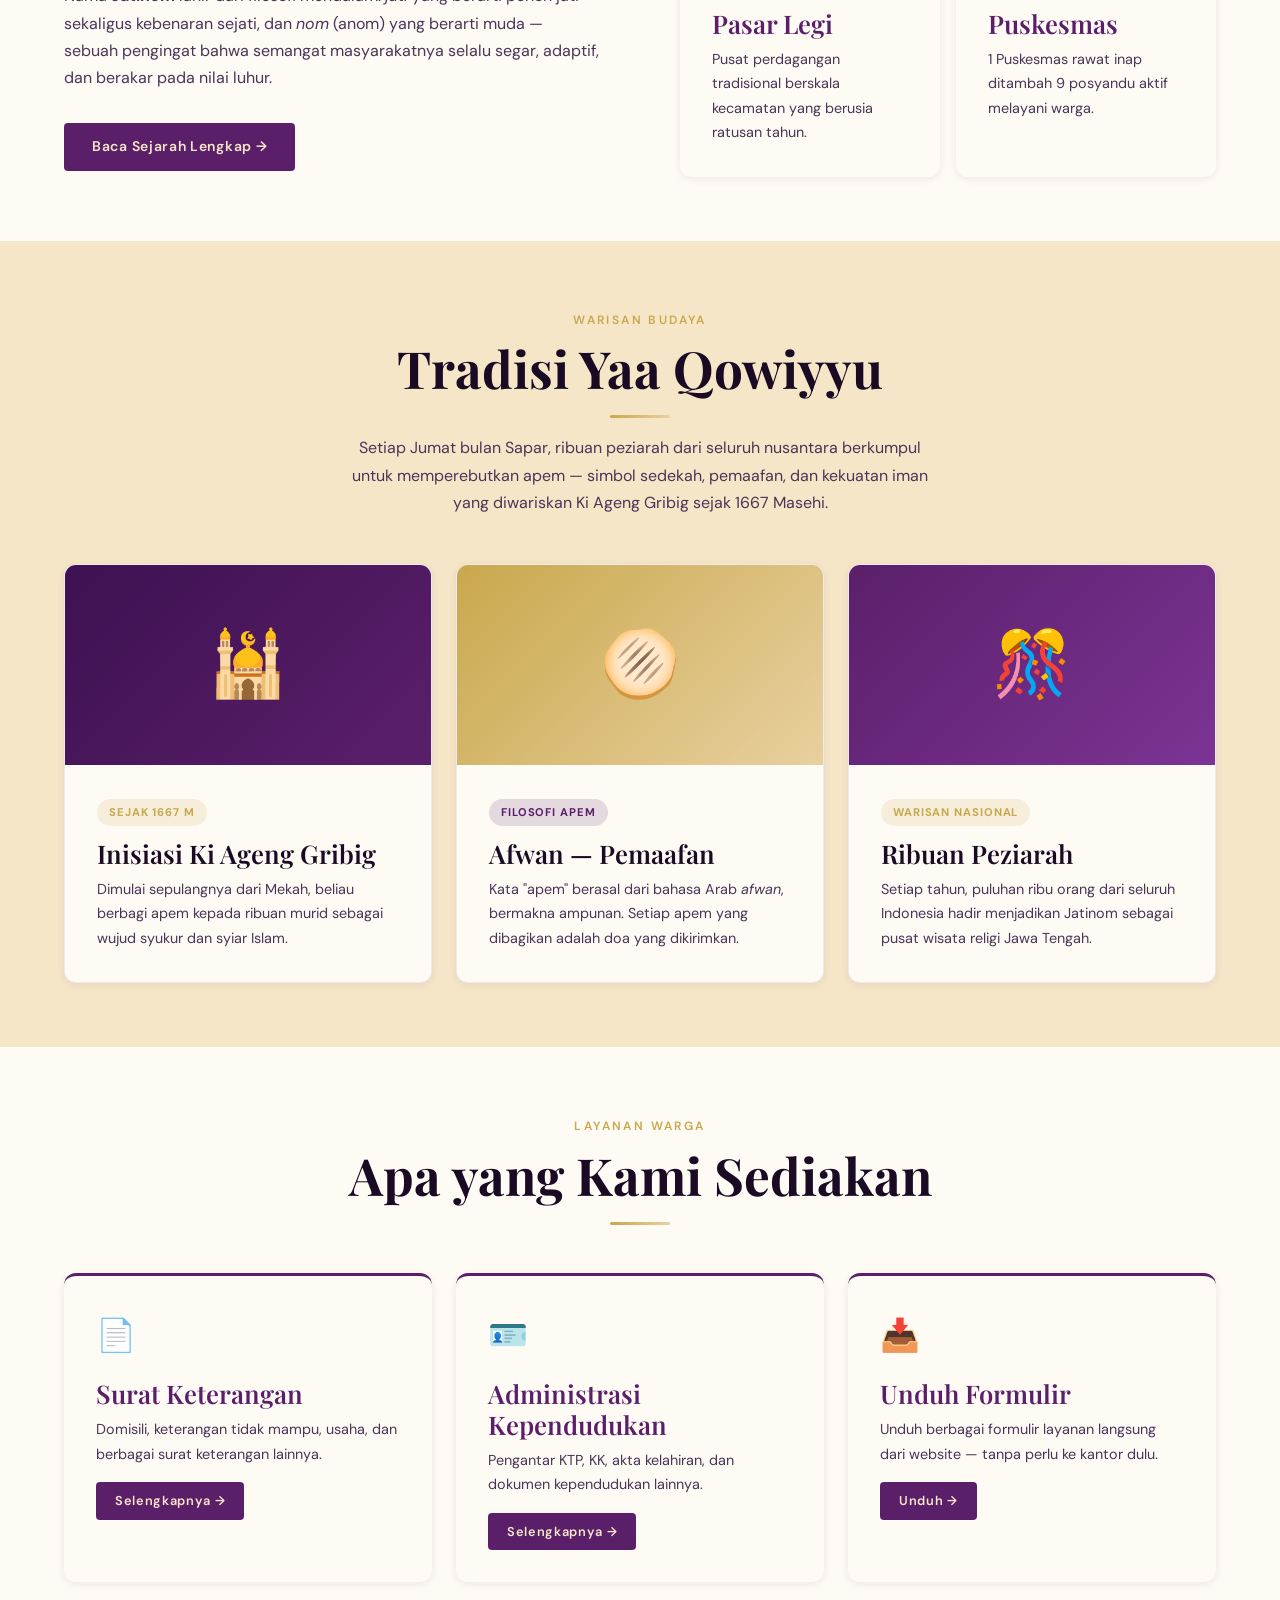
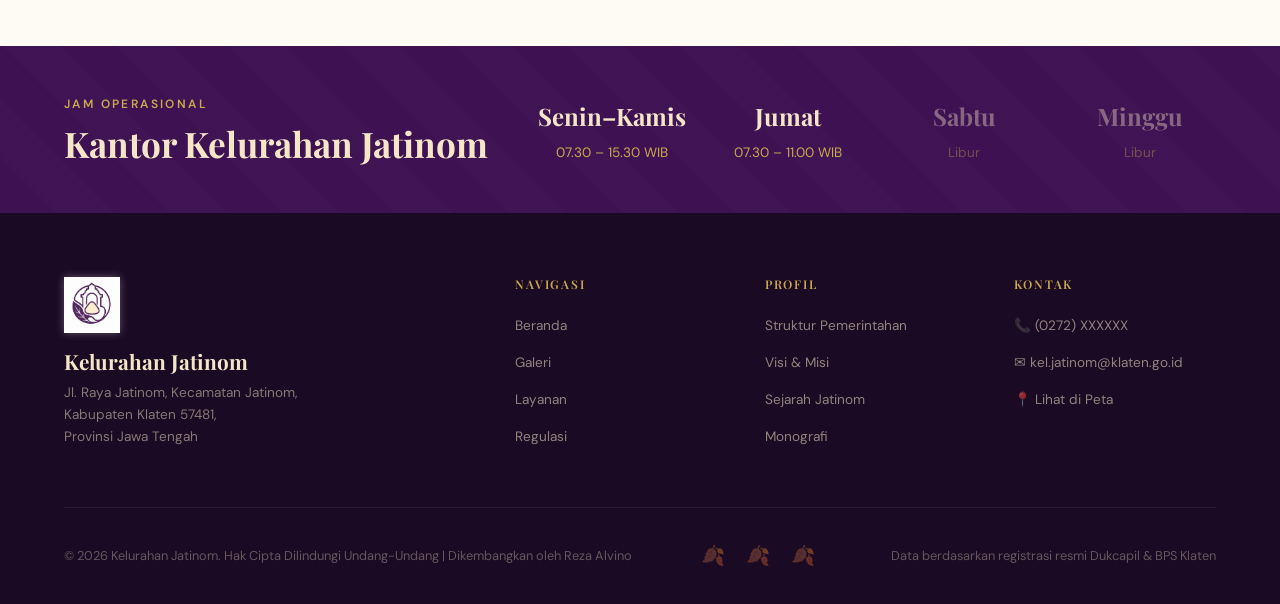
==== commit d0e8cc89: "Update index.html" ====
--- a/index.html
+++ b/index.html
@@ -122,7 +122,6 @@
         </div>
       </div>
 
-<section>
 <video id="videoAnimasiSambutan" class="sambutan-sistem-video" playsinline>
   <source src="asset/video/animation/Animasihome (1).mp4" type="video/mp4" />
 </video>
@@ -140,7 +139,6 @@
 </div>
     </div>
   </div>
-</section>
     </div>
   </div>
 
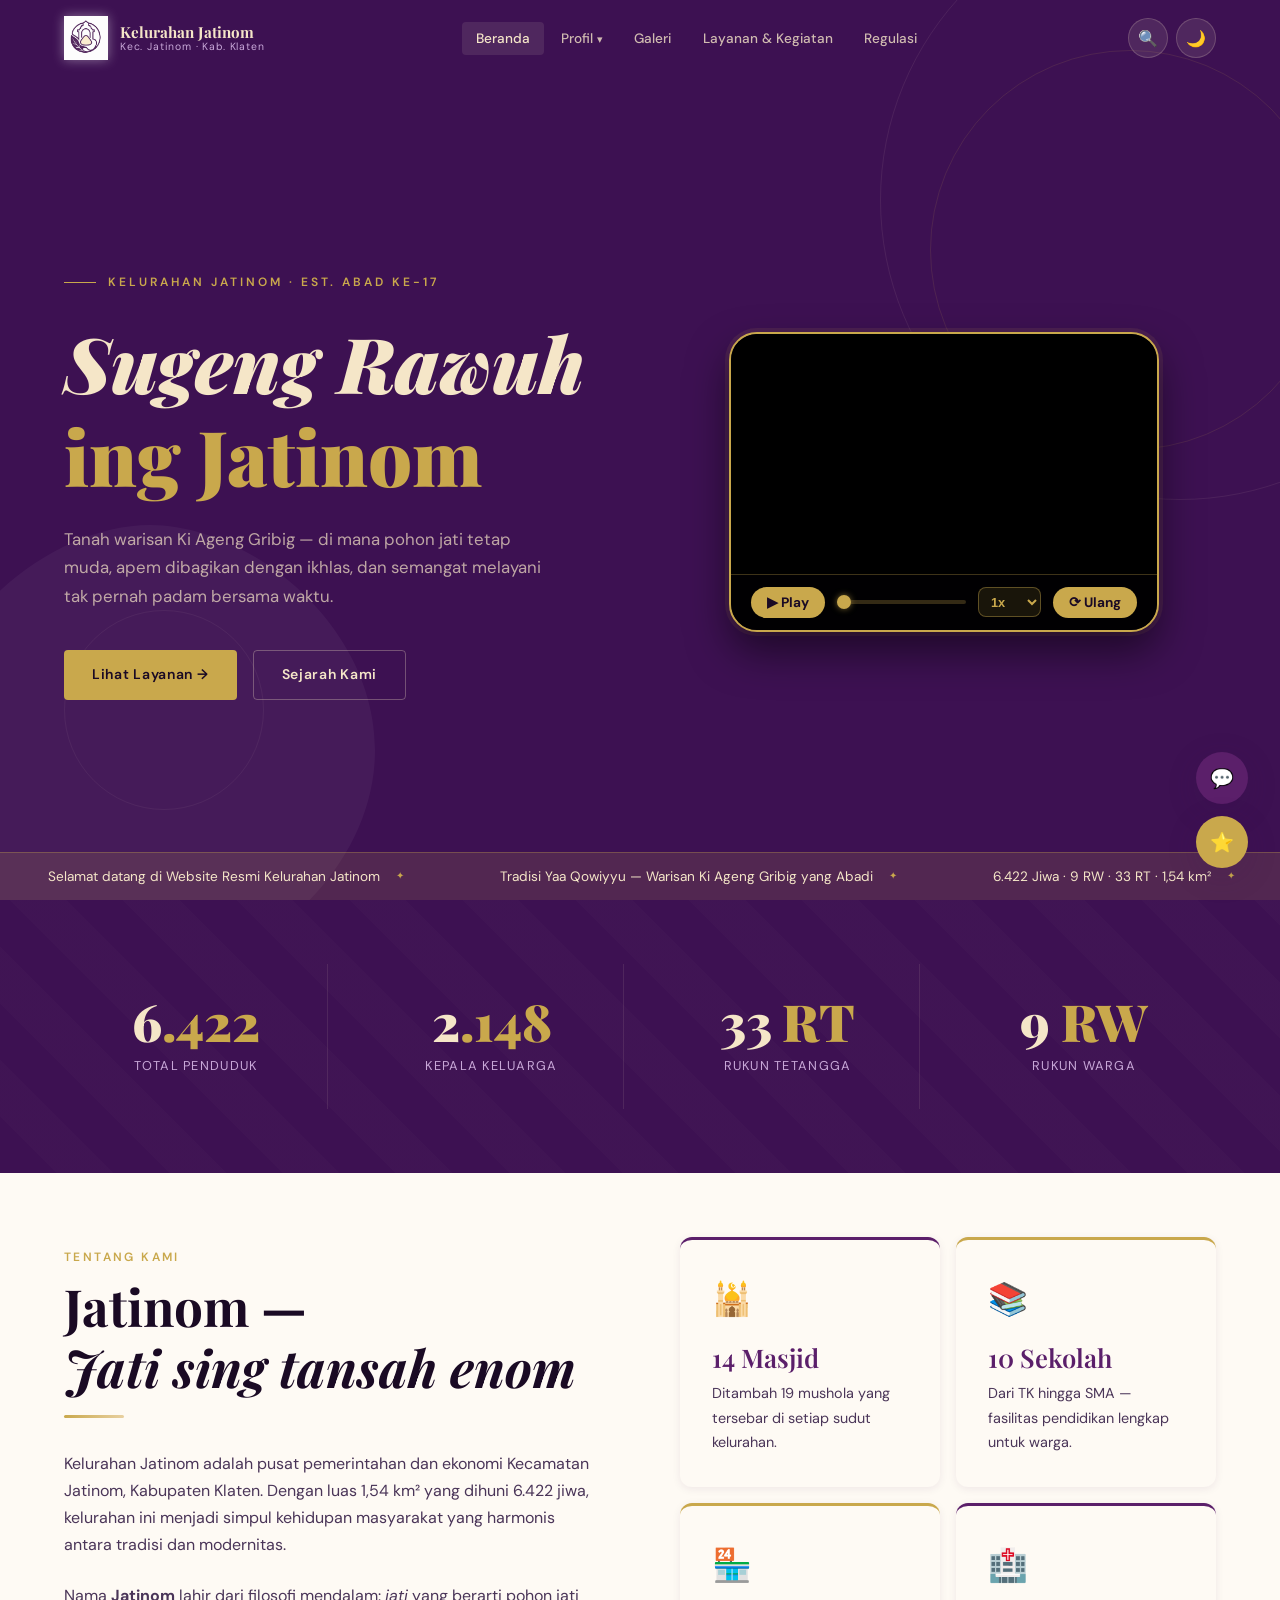
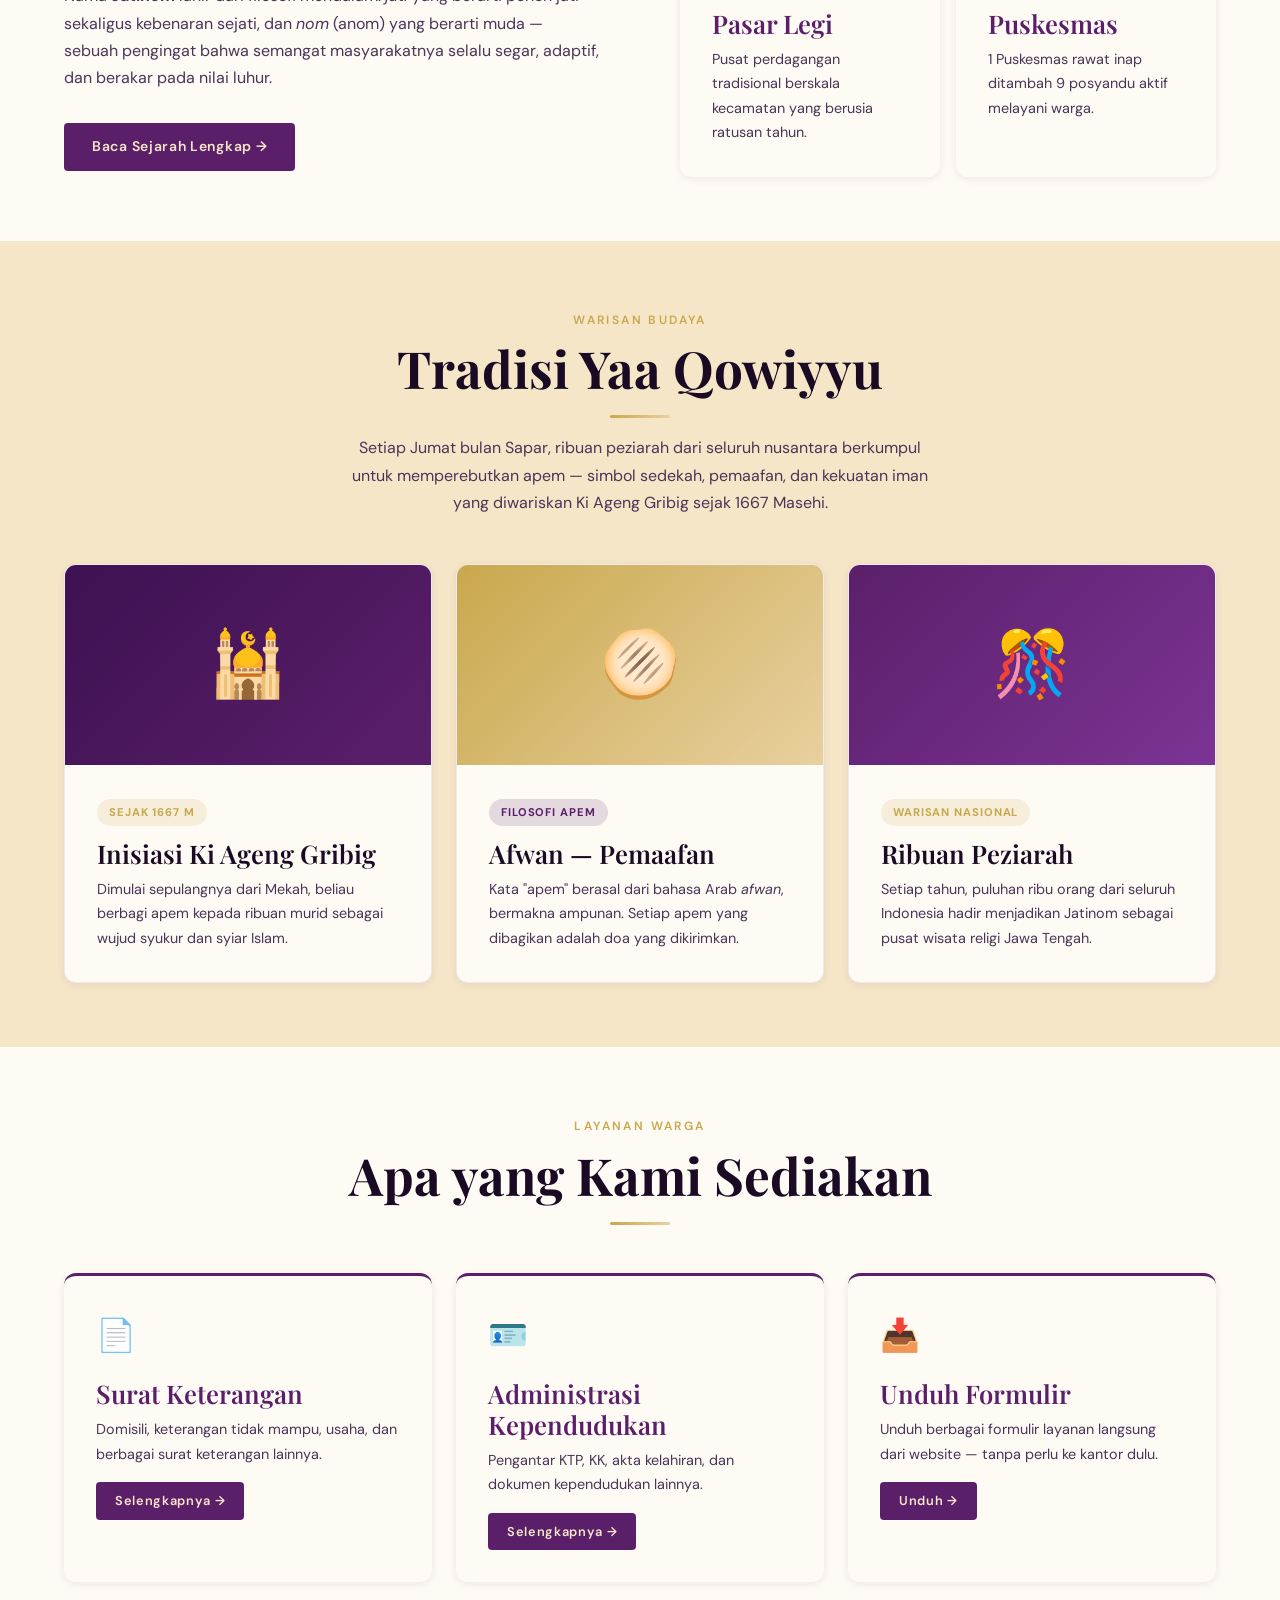
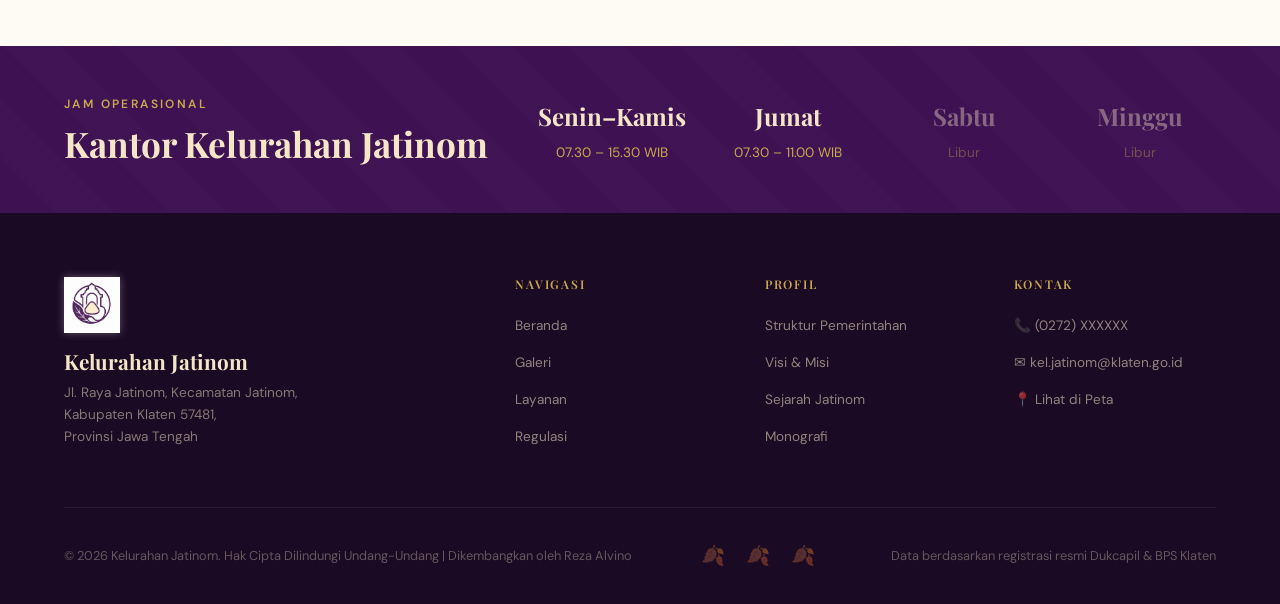
==== commit 60539e24: "Update index.html" ====
--- a/index.html
+++ b/index.html
@@ -122,26 +122,28 @@
         </div>
       </div>
 
-<video id="videoAnimasiSambutan" class="sambutan-sistem-video" playsinline>
-  <source src="asset/video/animation/Animasihome (1).mp4" type="video/mp4" />
-</video>
-
-<div class="sambutan-sistem-controls">
-  <button id="btnPlayPause">▶ Play</button>
-  <input type="range" id="seekbar" value="0" min="0" step="0.1" />
-  <select id="speedControl">
-    <option value="0.5">0.5x</option>
-    <option value="1" selected>1x</option>
-    <option value="1.5">1.5x</option>
-    <option value="2">2x</option>
-  </select>
-  <button id="btnReplay">⟳ Ulang</button>
-</div>
-    </div>
-  </div>
-    </div>
-  </div>
-
+<div class="hero-visual">
+        <div class="sambutan-sistem-wrapper">
+          <video id="videoAnimasiSambutan" class="sambutan-sistem-video" playsinline>
+            <source src="asset/video/animation/Animasihome (1).mp4" type="video/mp4" />
+          </video>
+          <div class="sambutan-sistem-controls">
+            <button id="btnPlayPause">▶ Play</button>
+            <input type="range" id="seekbar" value="0" min="0" max="0" step="0.1" />
+            <select id="speedControl">
+              <option value="0.5">0.5x</option>
+              <option value="1" selected>1x</option>
+              <option value="1.5">1.5x</option>
+              <option value="2">2x</option>
+            </select>
+            <button id="btnReplay">⟳ Ulang</button>
+          </div>
+        </div>
+      </div>
+
+    </div><!-- akhir hero-konten -->
+  </div><!-- akhir container -->
+  
   <!-- Teks berjalan -->
   <div class="ticker-wrapper">
     <div class="ticker-inner">
